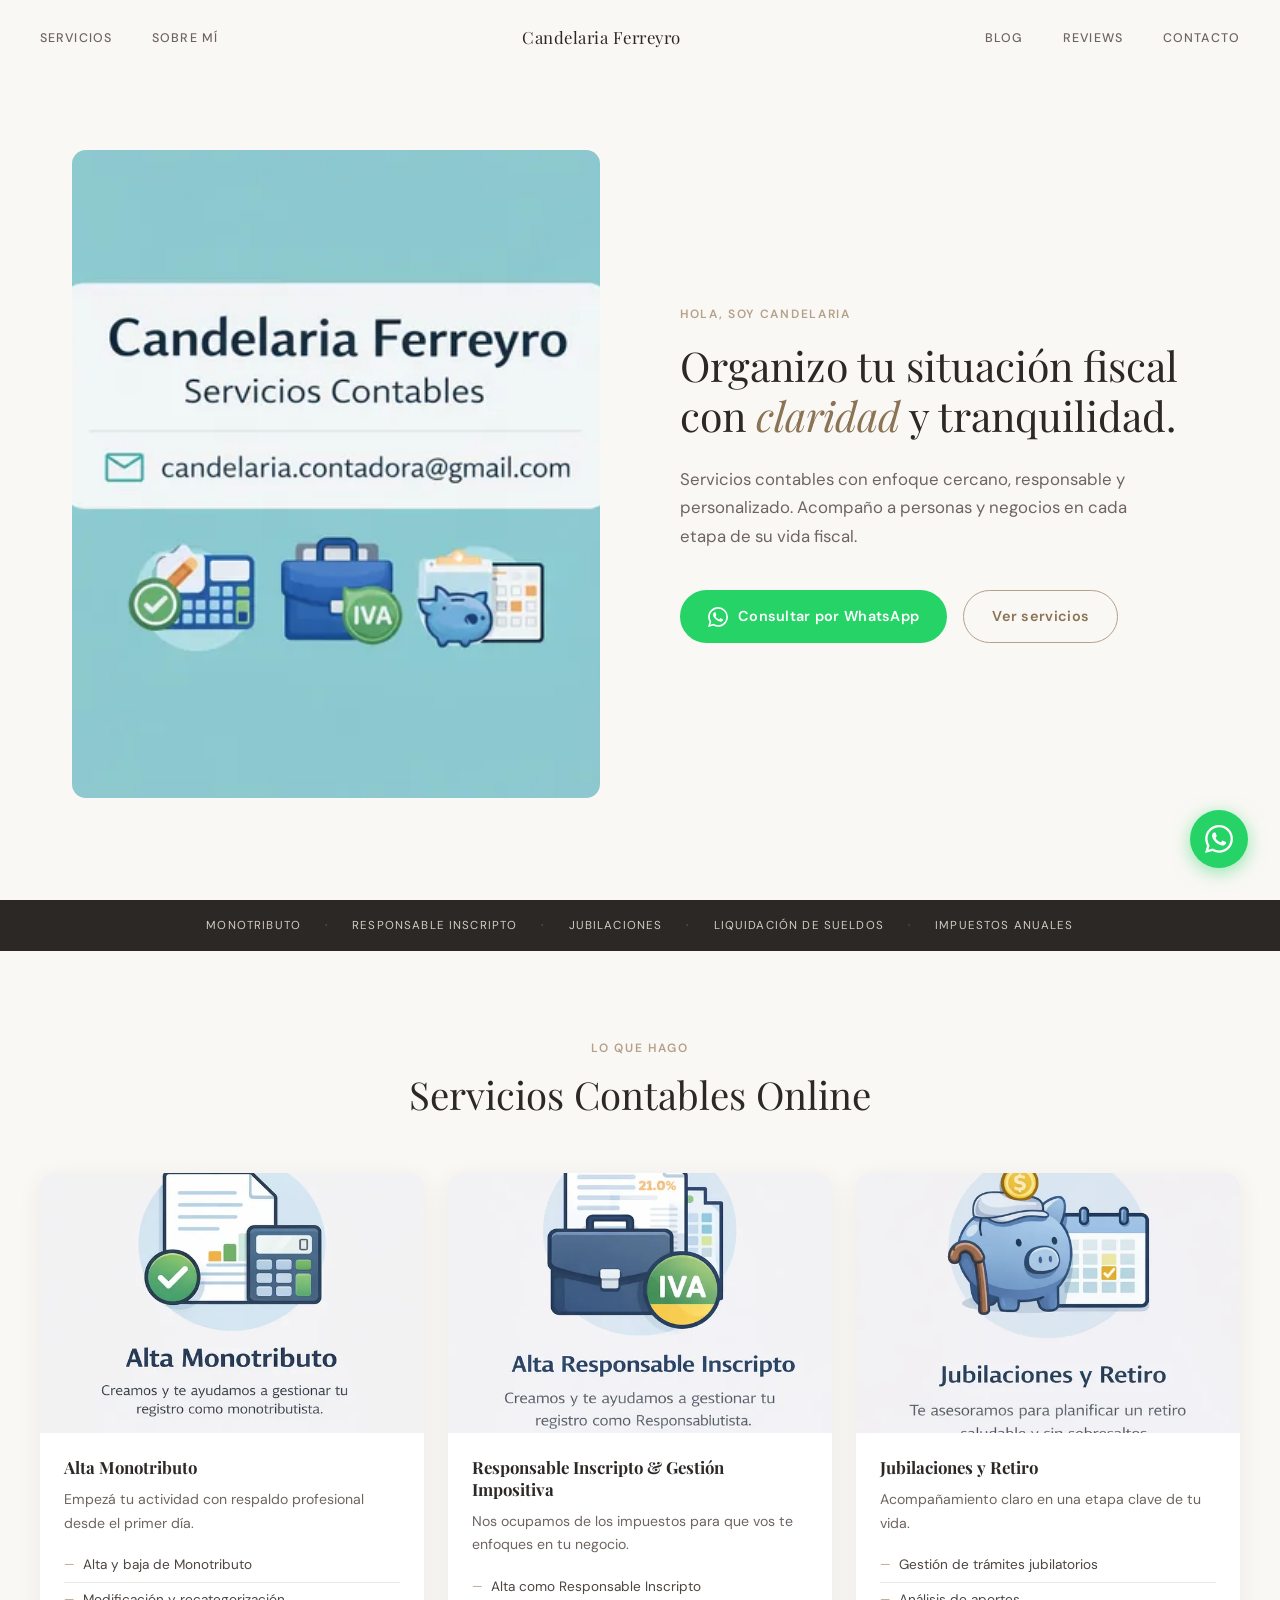
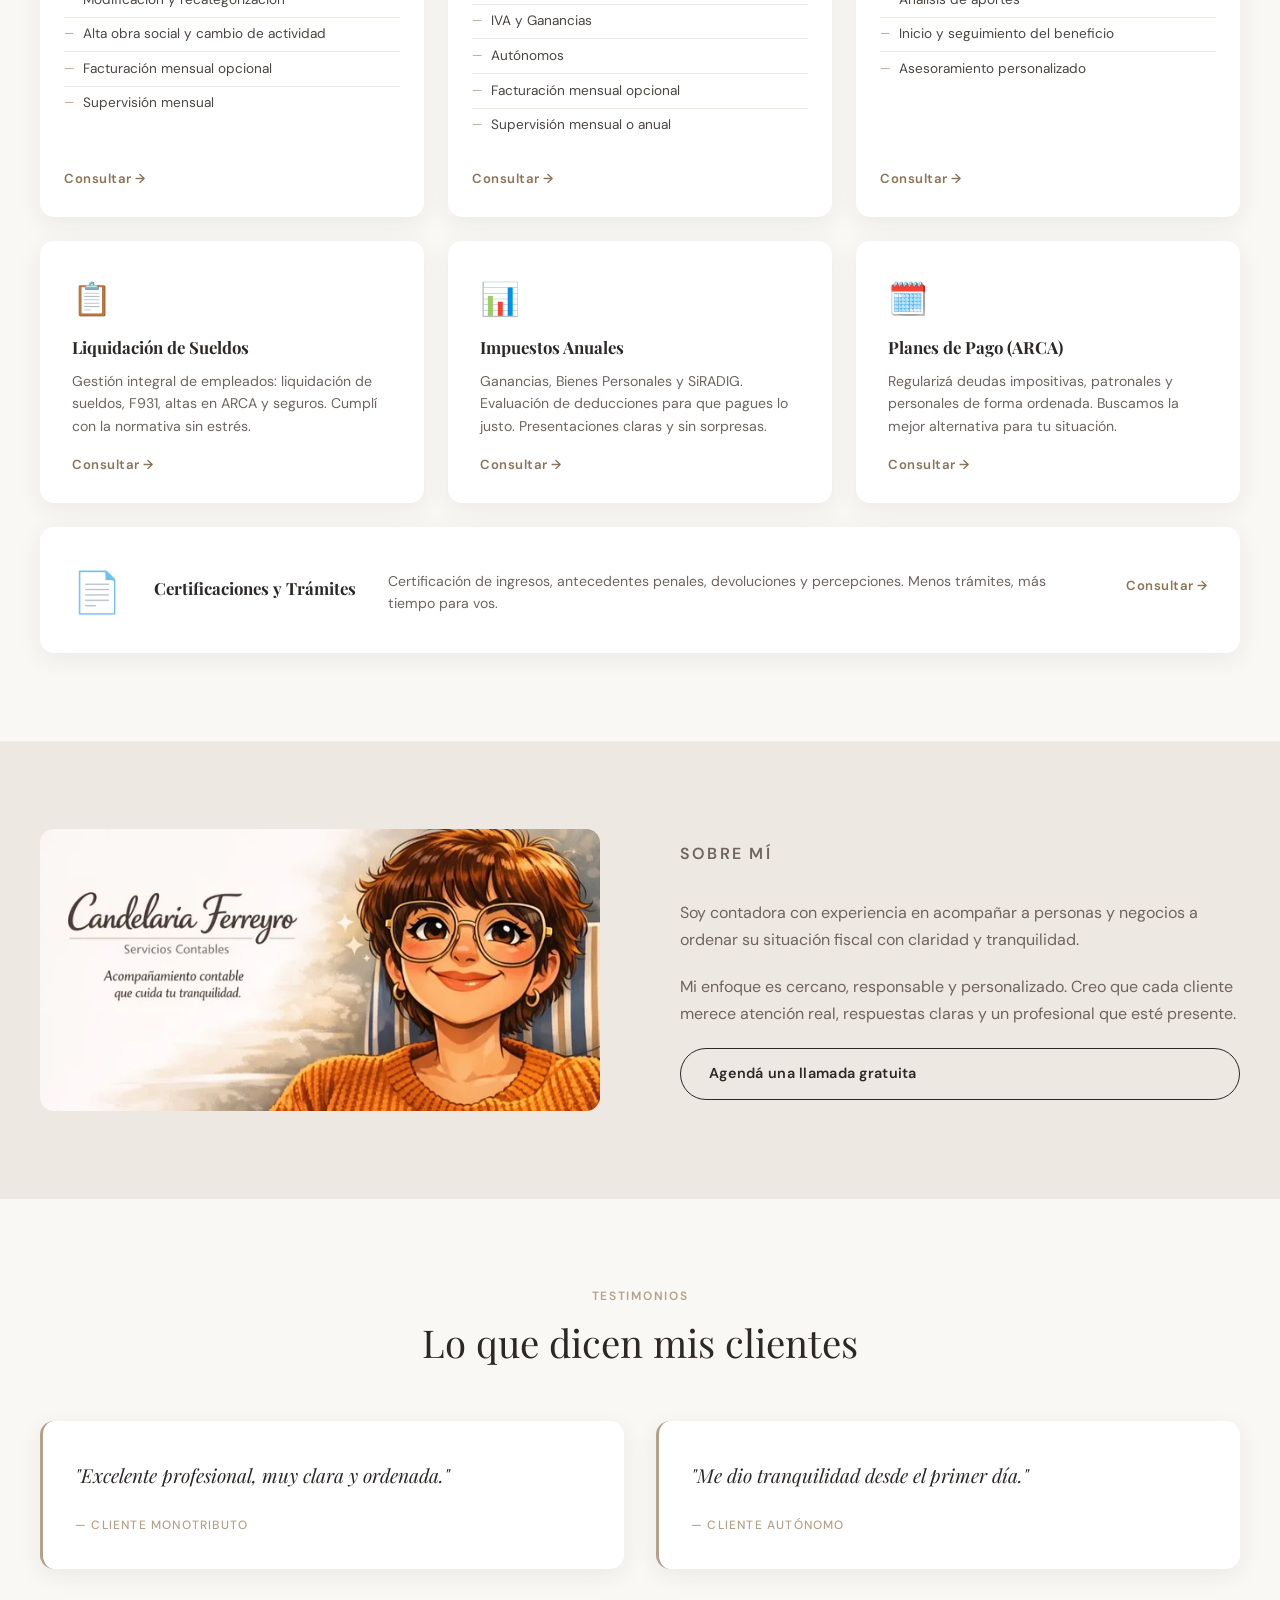
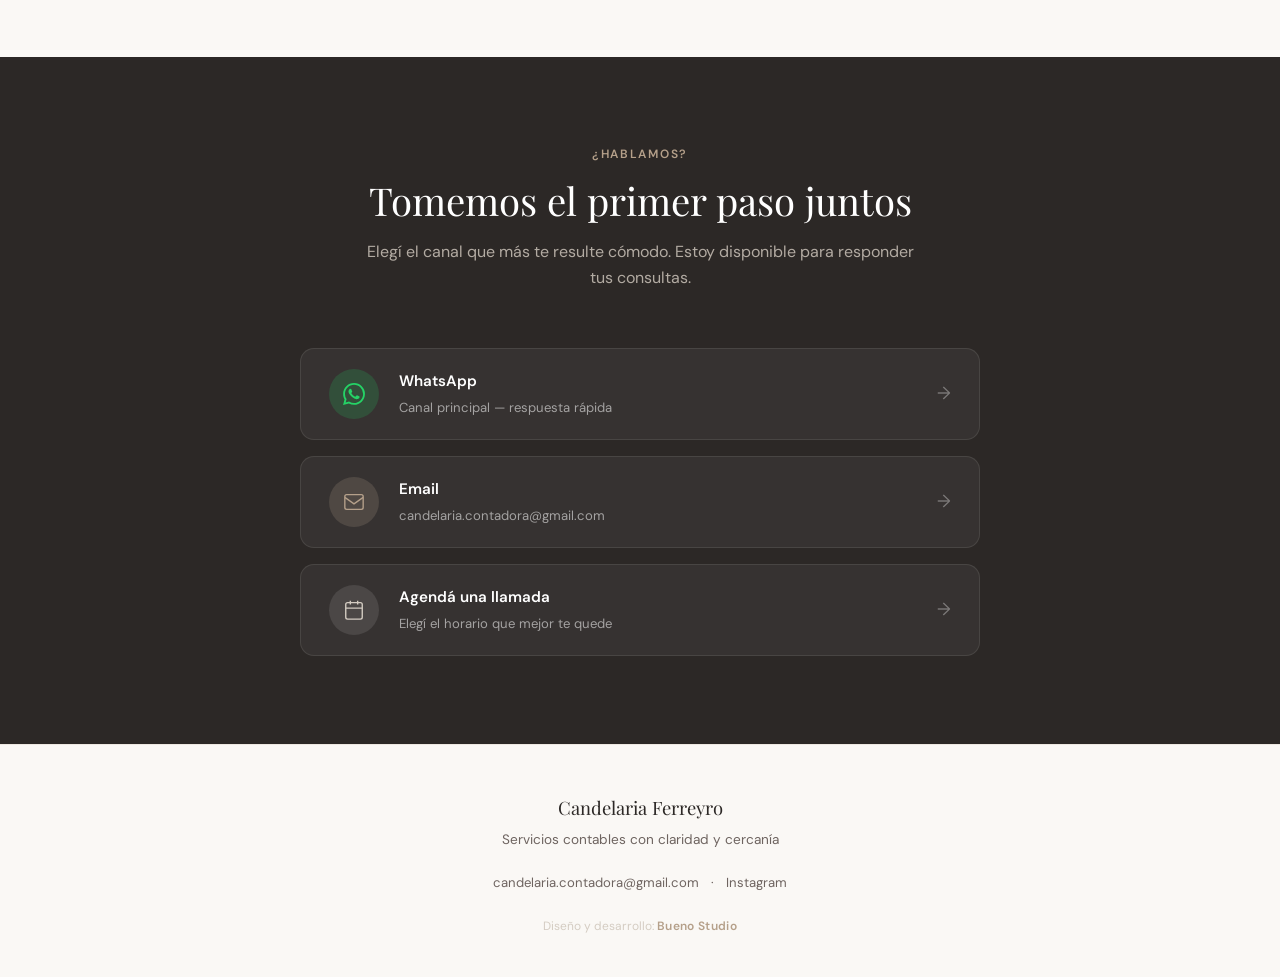
==== index.html @ 9ba8202f "Agregar tracking de eventos GA4 en botones de WhatsApp y Calendly" ====
<!doctype html>
<html lang="es">
  <head>
    <meta charset="UTF-8" />
    <meta name="viewport" content="width=device-width, initial-scale=1.0" />

    <!-- Google Search Console verification -->
    <meta
      name="google-site-verification"
      content="-LZSGMGju_t7y9ty6hSVzt4AU5adBOslgMa9LHtHwtk"
    />

    <!-- Google tag (gtag.js) - Google Analytics 4 -->
    <script
      async
      src="https://www.googletagmanager.com/gtag/js?id=G-F01WWEG9JT"
    ></script>
    <script>
      window.dataLayer = window.dataLayer || [];
      function gtag() {
        dataLayer.push(arguments);
      }
      gtag("js", new Date());
      gtag("config", "G-F01WWEG9JT");
    </script>

    <!-- SEO -->
    <title>Candelaria Ferreyro | Contadora Pública Online · Monotributo, ARCA y más · Argentina</title>
    <meta
      name="description"
      content="Contadora pública online para toda Argentina. Alta de Monotributo, Responsable Inscripto, Jubilaciones y gestiones ante ARCA. Atención personalizada y remota. Consultá sin cargo."
    />
    <meta
      property="og:title"
      content="Candelaria Ferreyro | Contadora Pública Online · Argentina"
    />
    <meta
      property="og:description"
      content="Monotributo, Responsable Inscripto, Jubilaciones y gestiones ante ARCA. Atención remota y personalizada para toda Argentina."
    />
    <meta
      property="og:image"
      content="img/optimized/candelaria-hero-1024.webp"
    />
    <meta property="og:type" content="website" />

    <!-- Fonts -->
    <link rel="preconnect" href="https://fonts.googleapis.com" />
    <link rel="preconnect" href="https://fonts.gstatic.com" crossorigin />
    <link
      href="https://fonts.googleapis.com/css2?family=Playfair+Display:ital,wght@0,400;0,700;1,400&family=DM+Sans:wght@300;400;500;600&display=swap"
      rel="stylesheet"
    />

    <!-- Calendly -->
    <link
      href="https://assets.calendly.com/assets/external/widget.css"
      rel="stylesheet"
    />

    <link rel="icon" type="image/png" href="favicon.png" />
    <link rel="stylesheet" href="styles.css" />

    <!-- Schema.org structured data -->
    <script type="application/ld+json">
      {
        "@context": "https://schema.org",
        "@type": "AccountingService",
        "name": "Candelaria Ferreyro | Contadora Pública",
        "image": "https://candelariacontadora.com/img/optimized/candelaria-hero-1024.webp",
        "url": "https://candelariacontadora.com",
        "email": "candelaria.contadora@gmail.com",
        "telephone": "+5491168771067",
        "description": "Servicios contables personalizados en Argentina: Monotributo, Responsable Inscripto, Jubilaciones, liquidación de sueldos, impuestos anuales y más. Atención remota a todo el país.",
        "areaServed": {
          "@type": "Country",
          "name": "Argentina"
        },
        "openingHoursSpecification": {
          "@type": "OpeningHoursSpecification",
          "dayOfWeek": [
            "Monday",
            "Tuesday",
            "Wednesday",
            "Thursday",
            "Friday"
          ],
          "opens": "09:00",
          "closes": "19:00"
        },
        "priceRange": "$$",
        "hasOfferCatalog": {
          "@type": "OfferCatalog",
          "name": "Servicios contables",
          "itemListElement": [
            {
              "@type": "Offer",
              "itemOffered": {
                "@type": "Service",
                "name": "Alta de Monotributo"
              }
            },
            {
              "@type": "Offer",
              "itemOffered": {
                "@type": "Service",
                "name": "Responsable Inscripto"
              }
            },
            {
              "@type": "Offer",
              "itemOffered": {
                "@type": "Service",
                "name": "Jubilaciones y Retiro"
              }
            },
            {
              "@type": "Offer",
              "itemOffered": {
                "@type": "Service",
                "name": "Liquidación de Sueldos"
              }
            },
            {
              "@type": "Offer",
              "itemOffered": {
                "@type": "Service",
                "name": "Impuestos Anuales"
              }
            },
            {
              "@type": "Offer",
              "itemOffered": {
                "@type": "Service",
                "name": "Planes de Pago ARCA"
              }
            },
            {
              "@type": "Offer",
              "itemOffered": {
                "@type": "Service",
                "name": "Certificaciones y Trámites"
              }
            }
          ]
        }
      }
    </script>
  </head>

  <body>
    <!-- NAV -->
    <nav class="nav" id="nav">
      <div class="nav-inner">
        <div class="nav-links nav-links--left">
          <a href="#servicios">Servicios</a>
          <a href="#sobre-mi">Sobre mí</a>
        </div>
        <a href="#inicio" class="nav-brand">Candelaria Ferreyro</a>
        <div class="nav-links nav-links--right">
          <a href="blog/que-necesita-tu-contador.html">Blog</a>
          <a href="#reviews">Reviews</a>
          <a href="#contacto">Contacto</a>
        </div>
      </div>
    </nav>

    <!-- HERO -->
    <section class="hero" id="inicio">
      <div class="hero-inner">
        <div class="hero-image">
          <img
            src="img/optimized/candelaria-about-1024.webp"
            srcset="
              img/optimized/candelaria-about-320.webp   320w,
              img/optimized/candelaria-about-640.webp   640w,
              img/optimized/candelaria-about-1024.webp 1024w
            "
            sizes="(max-width: 768px) 100vw, 50vw"
            alt="Candelaria Ferreyro - Contadora Pública"
            loading="eager"
            fetchpriority="high"
            width="1024"
            height="682"
          />
        </div>
        <div class="hero-content">
          <p class="eyebrow">Hola, soy Candelaria</p>
          <h1 class="hero-title">
            Organizo tu situación fiscal con <em>claridad</em> y tranquilidad.
          </h1>
          <p class="hero-body">
            Servicios contables con enfoque cercano, responsable y
            personalizado. Acompaño a personas y negocios en cada etapa de su
            vida fiscal.
          </p>
          <div class="hero-ctas">
            <a
              class="btn btn--wa"
              href="https://wa.me/5491168771067?text=Hola%20Candelaria%2C%20te%20contacto%20desde%20tu%20sitio%20web%20para%20consultar%20sobre%20tus%20servicios%20contables."
              target="_blank"
              rel="noopener"
              onclick="gtag('event', 'click_whatsapp', { section: 'hero' });"
            >
              <svg class="btn-icon" viewBox="0 0 24 24" fill="currentColor">
                <path
                  d="M17.472 14.382c-.297-.149-1.758-.867-2.03-.967-.273-.099-.471-.148-.67.15-.197.297-.767.966-.94 1.164-.173.199-.347.223-.644.075-.297-.15-1.255-.463-2.39-1.475-.883-.788-1.48-1.761-1.653-2.059-.173-.297-.018-.458.13-.606.134-.133.298-.347.446-.52.149-.174.198-.298.298-.497.099-.198.05-.371-.025-.52-.075-.149-.669-1.612-.916-2.207-.242-.579-.487-.5-.669-.51-.173-.008-.371-.01-.57-.01-.198 0-.52.074-.792.372-.272.297-1.04 1.016-1.04 2.479 0 1.462 1.065 2.875 1.213 3.074.149.198 2.096 3.2 5.077 4.487.709.306 1.262.489 1.694.625.712.227 1.36.195 1.871.118.571-.085 1.758-.719 2.006-1.413.248-.694.248-1.289.173-1.413-.074-.124-.272-.198-.57-.347m-5.421 7.403h-.004a9.87 9.87 0 01-5.031-1.378l-.361-.214-3.741.982.998-3.648-.235-.374a9.86 9.86 0 01-1.51-5.26c.001-5.45 4.436-9.884 9.888-9.884 2.64 0 5.122 1.03 6.988 2.898a9.825 9.825 0 012.893 6.994c-.003 5.45-4.437 9.884-9.885 9.884m8.413-18.297A11.815 11.815 0 0012.05 0C5.495 0 .16 5.335.157 11.892c0 2.096.547 4.142 1.588 5.945L.057 24l6.305-1.654a11.882 11.882 0 005.683 1.448h.005c6.554 0 11.89-5.335 11.893-11.893a11.821 11.821 0 00-3.48-8.413z"
                />
              </svg>
              Consultar por WhatsApp
            </a>
            <a class="btn btn--outline" href="#servicios">Ver servicios</a>
          </div>
        </div>
      </div>
    </section>

    <!-- TRUST BAR -->
    <div class="trust-bar" aria-hidden="true">
      <span>Monotributo</span>
      <span class="trust-dot">·</span>
      <span>Responsable Inscripto</span>
      <span class="trust-dot">·</span>
      <span>Jubilaciones</span>
      <span class="trust-dot">·</span>
      <span>Liquidación de Sueldos</span>
      <span class="trust-dot">·</span>
      <span>Impuestos Anuales</span>
    </div>

    <!-- SERVICIOS -->
    <section class="section services-section" id="servicios">
      <div class="section-wrap">
        <div class="section-header">
          <p class="eyebrow">Lo que hago</p>
          <h2 class="section-title">Servicios Contables Online</h2>
        </div>

        <div class="services-grid">
          <!-- Tarjeta con imagen -->
          <article class="service-card">
            <div class="card-img">
              <img
                src="img/optimized/servicio-monotributo-640.webp"
                srcset="
                  img/optimized/servicio-monotributo-320.webp 320w,
                  img/optimized/servicio-monotributo-640.webp 640w
                "
                sizes="(max-width: 640px) 100vw, 33vw"
                alt="Alta Monotributo"
                loading="lazy"
                width="640"
                height="820"
              />
            </div>
            <div class="card-body">
              <h3>Alta Monotributo</h3>
              <p>
                Empezá tu actividad con respaldo profesional desde el primer
                día.
              </p>
              <ul>
                <li>Alta y baja de Monotributo</li>
                <li>Modificación y recategorización</li>
                <li>Alta obra social y cambio de actividad</li>
                <li>Facturación mensual opcional</li>
                <li>Supervisión mensual</li>
              </ul>
              <a
                class="card-cta"
                href="https://wa.me/5491168771067?text=Hola%20Candelaria%2C%20quisiera%20consultar%20sobre%20Alta%20de%20Monotributo.%20Gracias!"
                onclick="gtag('event', 'click_whatsapp', { section: 'servicios', service: 'alta_monotributo' });"
                target="_blank"
                rel="noopener"
              >
                Consultar →
              </a>
            </div>
          </article>

          <article class="service-card">
            <div class="card-img">
              <img
                src="img/optimized/servicio-responsable-inscripto-640.webp"
                srcset="
                  img/optimized/servicio-responsable-inscripto-320.webp 320w,
                  img/optimized/servicio-responsable-inscripto-640.webp 640w
                "
                sizes="(max-width: 640px) 100vw, 33vw"
                alt="Responsable Inscripto"
                loading="lazy"
                width="640"
                height="820"
              />
            </div>
            <div class="card-body">
              <h3>Responsable Inscripto & Gestión Impositiva</h3>
              <p>
                Nos ocupamos de los impuestos para que vos te enfoques en tu
                negocio.
              </p>
              <ul>
                <li>Alta como Responsable Inscripto</li>
                <li>IVA y Ganancias</li>
                <li>Autónomos</li>
                <li>Facturación mensual opcional</li>
                <li>Supervisión mensual o anual</li>
              </ul>
              <a
                class="card-cta"
                href="https://wa.me/5491168771067?text=Hola%20Candelaria%2C%20quisiera%20consultar%20sobre%20Responsable%20Inscripto.%20Gracias!"
                onclick="gtag('event', 'click_whatsapp', { section: 'servicios', service: 'responsable_inscripto' });"
                target="_blank"
                rel="noopener"
              >
                Consultar →
              </a>
            </div>
          </article>

          <article class="service-card">
            <div class="card-img">
              <img
                src="img/optimized/servicio-jubilaciones-640.webp"
                srcset="
                  img/optimized/servicio-jubilaciones-320.webp 320w,
                  img/optimized/servicio-jubilaciones-640.webp 640w
                "
                sizes="(max-width: 640px) 100vw, 33vw"
                alt="Jubilaciones y Retiro"
                loading="lazy"
                width="640"
                height="822"
              />
            </div>
            <div class="card-body">
              <h3>Jubilaciones y Retiro</h3>
              <p>Acompañamiento claro en una etapa clave de tu vida.</p>
              <ul>
                <li>Gestión de trámites jubilatorios</li>
                <li>Análisis de aportes</li>
                <li>Inicio y seguimiento del beneficio</li>
                <li>Asesoramiento personalizado</li>
              </ul>
              <a
                class="card-cta"
                href="https://wa.me/5491168771067?text=Hola%20Candelaria%2C%20quisiera%20consultar%20sobre%20Jubilaciones%20y%20Retiro.%20Gracias!"
                onclick="gtag('event', 'click_whatsapp', { section: 'servicios', service: 'jubilaciones' });"
                target="_blank"
                rel="noopener"
              >
                Consultar →
              </a>
            </div>
          </article>

          <!-- Tarjetas planas -->
          <article class="service-card service-card--flat">
            <span class="card-icon" aria-hidden="true">📋</span>
            <h3>Liquidación de Sueldos</h3>
            <p>
              Gestión integral de empleados: liquidación de sueldos, F931, altas
              en ARCA y seguros. Cumplí con la normativa sin estrés.
            </p>
            <a
              class="card-cta"
              href="https://wa.me/5491168771067?text=Hola%20Candelaria%2C%20quisiera%20consultar%20sobre%20Liquidaci%C3%B3n%20de%20Sueldos.%20Gracias!"
              onclick="gtag('event', 'click_whatsapp', { section: 'servicios', service: 'liquidacion_sueldos' });"
              target="_blank"
              rel="noopener"
            >
              Consultar →
            </a>
          </article>

          <article class="service-card service-card--flat">
            <span class="card-icon" aria-hidden="true">📊</span>
            <h3>Impuestos Anuales</h3>
            <p>
              Ganancias, Bienes Personales y SiRADIG. Evaluación de deducciones
              para que pagues lo justo. Presentaciones claras y sin sorpresas.
            </p>
            <a
              class="card-cta"
              href="https://wa.me/5491168771067?text=Hola%20Candelaria%2C%20quisiera%20consultar%20sobre%20Impuestos%20Anuales.%20Gracias!"
              onclick="gtag('event', 'click_whatsapp', { section: 'servicios', service: 'impuestos_anuales' });"
              target="_blank"
              rel="noopener"
            >
              Consultar →
            </a>
          </article>

          <article class="service-card service-card--flat">
            <span class="card-icon" aria-hidden="true">🗓️</span>
            <h3>Planes de Pago (ARCA)</h3>
            <p>
              Regularizá deudas impositivas, patronales y personales de forma
              ordenada. Buscamos la mejor alternativa para tu situación.
            </p>
            <a
              class="card-cta"
              href="https://wa.me/5491168771067?text=Hola%20Candelaria%2C%20quisiera%20consultar%20sobre%20Planes%20de%20Pago%20ARCA.%20Gracias!"
              onclick="gtag('event', 'click_whatsapp', { section: 'servicios', service: 'planes_pago_arca' });"
              target="_blank"
              rel="noopener"
            >
              Consultar →
            </a>
          </article>

          <article class="service-card service-card--flat service-card--wide">
            <span class="card-icon" aria-hidden="true">📄</span>
            <h3>Certificaciones y Trámites</h3>
            <p>
              Certificación de ingresos, antecedentes penales, devoluciones y
              percepciones. Menos trámites, más tiempo para vos.
            </p>
            <a
              class="card-cta"
              href="https://wa.me/5491168771067?text=Hola%20Candelaria%2C%20quisiera%20consultar%20sobre%20Certificaciones%20y%20Tr%C3%A1mites.%20Gracias!"
              onclick="gtag('event', 'click_whatsapp', { section: 'servicios', service: 'certificaciones' });"
              target="_blank"
              rel="noopener"
            >
              Consultar →
            </a>
          </article>
        </div>
      </div>
    </section>

    <!-- SOBRE MÍ -->
    <section class="section about-section" id="sobre-mi">
      <div class="about-inner">
        <div class="about-image">
          <img
            src="img/optimized/candelaria-hero-1024.webp"
            srcset="
              img/optimized/candelaria-hero-320.webp   320w,
              img/optimized/candelaria-hero-640.webp   640w,
              img/optimized/candelaria-hero-1024.webp 1024w
            "
            sizes="(max-width: 768px) 100vw, 45vw"
            alt="Candelaria Ferreyro trabajando"
            loading="lazy"
            width="1024"
            height="515"
          />
        </div>
        <div class="about-content">
          <p class="eyebrow">Sobre mí</p>

          <p>
            Soy contadora con experiencia en acompañar a personas y negocios a
            ordenar su situación fiscal con claridad y tranquilidad.
          </p>
          <p>
            Mi enfoque es cercano, responsable y personalizado. Creo que cada
            cliente merece atención real, respuestas claras y un profesional que
            esté presente.
          </p>
          <a
            class="btn btn--outline-dark"
            href=""
            onclick="
              gtag('event', 'click_calendly', { section: 'sobre_mi' });
              Calendly.initPopupWidget({
                url: 'https://calendly.com/candelaria-contadora/30min',
              });
              return false;
            "
          >
            Agendá una llamada gratuita
          </a>
        </div>
      </div>
    </section>

    <!-- REVIEWS -->
    <section class="section reviews-section" id="reviews">
      <div class="section-wrap">
        <div class="section-header">
          <p class="eyebrow">Testimonios</p>
          <h2 class="section-title">Lo que dicen mis clientes</h2>
        </div>
        <div class="reviews-grid">
          <blockquote class="review">
            <p>"Excelente profesional, muy clara y ordenada."</p>
            <cite>— Cliente Monotributo</cite>
          </blockquote>
          <blockquote class="review">
            <p>"Me dio tranquilidad desde el primer día."</p>
            <cite>— Cliente Autónomo</cite>
          </blockquote>
        </div>
      </div>
    </section>

    <!-- CONTACTO -->
    <section class="section contact-section" id="contacto">
      <div class="section-header">
        <p class="eyebrow">¿Hablamos?</p>
        <h2 class="section-title">Tomemos el primer paso juntos</h2>
        <p class="section-subtitle">
          Elegí el canal que más te resulte cómodo. Estoy disponible para
          responder tus consultas.
        </p>
      </div>

      <div class="contact-channels">
        <a
          class="channel channel--wa"
          href="https://wa.me/5491168771067?text=Hola%20Candelaria%2C%20te%20contacto%20desde%20tu%20sitio%20web%20para%20consultar%20sobre%20tus%20servicios%20contables."
          target="_blank"
          rel="noopener"
          onclick="gtag('event', 'click_whatsapp', { section: 'contacto' });"
        >
          <div class="channel-icon">
            <svg viewBox="0 0 24 24" fill="currentColor" aria-hidden="true">
              <path
                d="M17.472 14.382c-.297-.149-1.758-.867-2.03-.967-.273-.099-.471-.148-.67.15-.197.297-.767.966-.94 1.164-.173.199-.347.223-.644.075-.297-.15-1.255-.463-2.39-1.475-.883-.788-1.48-1.761-1.653-2.059-.173-.297-.018-.458.13-.606.134-.133.298-.347.446-.52.149-.174.198-.298.298-.497.099-.198.05-.371-.025-.52-.075-.149-.669-1.612-.916-2.207-.242-.579-.487-.5-.669-.51-.173-.008-.371-.01-.57-.01-.198 0-.52.074-.792.372-.272.297-1.04 1.016-1.04 2.479 0 1.462 1.065 2.875 1.213 3.074.149.198 2.096 3.2 5.077 4.487.709.306 1.262.489 1.694.625.712.227 1.36.195 1.871.118.571-.085 1.758-.719 2.006-1.413.248-.694.248-1.289.173-1.413-.074-.124-.272-.198-.57-.347m-5.421 7.403h-.004a9.87 9.87 0 01-5.031-1.378l-.361-.214-3.741.982.998-3.648-.235-.374a9.86 9.86 0 01-1.51-5.26c.001-5.45 4.436-9.884 9.888-9.884 2.64 0 5.122 1.03 6.988 2.898a9.825 9.825 0 012.893 6.994c-.003 5.45-4.437 9.884-9.885 9.884m8.413-18.297A11.815 11.815 0 0012.05 0C5.495 0 .16 5.335.157 11.892c0 2.096.547 4.142 1.588 5.945L.057 24l6.305-1.654a11.882 11.882 0 005.683 1.448h.005c6.554 0 11.89-5.335 11.893-11.893a11.821 11.821 0 00-3.48-8.413z"
              />
            </svg>
          </div>
          <div class="channel-text">
            <strong>WhatsApp</strong>
            <span>Canal principal — respuesta rápida</span>
          </div>
          <span class="channel-arrow" aria-hidden="true">→</span>
        </a>

        <a
          class="channel channel--email"
          href="mailto:candelaria.contadora@gmail.com"
        >
          <div class="channel-icon">
            <svg
              viewBox="0 0 24 24"
              fill="none"
              stroke="currentColor"
              stroke-width="1.5"
              aria-hidden="true"
            >
              <rect x="2" y="4" width="20" height="16" rx="2" />
              <path d="m2 7 10 7 10-7" />
            </svg>
          </div>
          <div class="channel-text">
            <strong>Email</strong>
            <span>candelaria.contadora@gmail.com</span>
          </div>
          <span class="channel-arrow" aria-hidden="true">→</span>
        </a>

        <!-- Calendly popup — reemplazá TU_USUARIO_CALENDLY con tu link real -->
        <a
          class="channel channel--calendly"
          href=""
          onclick="
            gtag('event', 'click_calendly', { section: 'contacto' });
            Calendly.initPopupWidget({
              url: 'https://calendly.com/candelaria-contadora/30min',
            });
            return false;
          "
        >
          <div class="channel-icon">
            <svg
              viewBox="0 0 24 24"
              fill="none"
              stroke="currentColor"
              stroke-width="1.5"
              aria-hidden="true"
            >
              <rect x="3" y="4" width="18" height="18" rx="2" />
              <path d="M16 2v4M8 2v4M3 10h18" />
              <path d="M8 14h.01M12 14h.01M16 14h.01M8 18h.01M12 18h.01" />
            </svg>
          </div>
          <div class="channel-text">
            <strong>Agendá una llamada</strong>
            <span>Elegí el horario que mejor te quede</span>
          </div>
          <span class="channel-arrow" aria-hidden="true">→</span>
        </a>
      </div>
    </section>

    <!-- BOTÓN FLOTANTE WHATSAPP -->
    <a
      class="fab-wa"
      href="https://wa.me/5491168771067?text=Hola%20Candelaria%2C%20te%20contacto%20desde%20tu%20sitio%20web%20para%20consultar%20sobre%20tus%20servicios%20contables."
      target="_blank"
      rel="noopener"
      aria-label="Contactar por WhatsApp"
      onclick="gtag('event', 'click_whatsapp', { section: 'floating_button' });"
    >
      <svg viewBox="0 0 24 24" fill="currentColor" aria-hidden="true">
        <path
          d="M17.472 14.382c-.297-.149-1.758-.867-2.03-.967-.273-.099-.471-.148-.67.15-.197.297-.767.966-.94 1.164-.173.199-.347.223-.644.075-.297-.15-1.255-.463-2.39-1.475-.883-.788-1.48-1.761-1.653-2.059-.173-.297-.018-.458.13-.606.134-.133.298-.347.446-.52.149-.174.198-.298.298-.497.099-.198.05-.371-.025-.52-.075-.149-.669-1.612-.916-2.207-.242-.579-.487-.5-.669-.51-.173-.008-.371-.01-.57-.01-.198 0-.52.074-.792.372-.272.297-1.04 1.016-1.04 2.479 0 1.462 1.065 2.875 1.213 3.074.149.198 2.096 3.2 5.077 4.487.709.306 1.262.489 1.694.625.712.227 1.36.195 1.871.118.571-.085 1.758-.719 2.006-1.413.248-.694.248-1.289.173-1.413-.074-.124-.272-.198-.57-.347m-5.421 7.403h-.004a9.87 9.87 0 01-5.031-1.378l-.361-.214-3.741.982.998-3.648-.235-.374a9.86 9.86 0 01-1.51-5.26c.001-5.45 4.436-9.884 9.888-9.884 2.64 0 5.122 1.03 6.988 2.898a9.825 9.825 0 012.893 6.994c-.003 5.45-4.437 9.884-9.885 9.884m8.413-18.297A11.815 11.815 0 0012.05 0C5.495 0 .16 5.335.157 11.892c0 2.096.547 4.142 1.588 5.945L.057 24l6.305-1.654a11.882 11.882 0 005.683 1.448h.005c6.554 0 11.89-5.335 11.893-11.893a11.821 11.821 0 00-3.48-8.413z"
        />
      </svg>
    </a>

    <!-- FOOTER -->
    <footer class="footer">
      <div class="footer-inner">
        <p class="footer-brand">Candelaria Ferreyro</p>
        <p class="footer-tagline">
          Servicios contables con claridad y cercanía
        </p>
        <div class="footer-links">
          <a href="mailto:candelaria.contadora@gmail.com"
            >candelaria.contadora@gmail.com</a
          >
          <span aria-hidden="true">·</span>
          <a
            href="https://instagram.com/TU_USUARIO_IG"
            target="_blank"
            rel="noopener"
            >Instagram</a
          >
        </div>
        <p class="footer-credit">
          Diseño y desarrollo:
          <a
            href="https://bueno-studio.netlify.app/"
            target="_blank"
            rel="noopener"
            class="footer-studio-link"
            aria-label="Bueno Studio — portfolio"
            >Bueno Studio</a
          >
        </p>
      </div>
    </footer>

    <!-- Calendly Widget JS -->
    <script
      src="https://assets.calendly.com/assets/external/widget.js"
      type="text/javascript"
      async
    ></script>

    <script>
      // Nav shrink on scroll
      const nav = document.getElementById("nav");
      window.addEventListener("scroll", () => {
        nav.classList.toggle("nav--scrolled", window.scrollY > 60);
      });
    </script>
  </body>
</html>
---- styles.css ----
/* ================================
   DESIGN TOKENS
================================ */
:root {
  --cream: #faf8f5;
  --beige: #ede8e1;
  --sand: #b5a08a;
  --sand-dark: #8b7355;
  --dark: #2c2826;
  --muted: #6e6460;
  --light: #d4ccc2;
  --white: #ffffff;
  --wa: #25d366;
  --wa-dark: #1da851;

  --font-serif: "Playfair Display", Georgia, serif;
  --font-sans: "DM Sans", system-ui, -apple-system, sans-serif;

  --radius: 14px;
  --shadow: 0 6px 24px rgba(44, 40, 38, 0.07);
  --shadow-hover: 0 14px 40px rgba(44, 40, 38, 0.13);

  --max-w: 1200px;
  --section-py: 5.5rem;
}

/* ================================
   RESET
================================ */
*,
*::before,
*::after {
  box-sizing: border-box;
  margin: 0;
  padding: 0;
}

html {
  scroll-behavior: smooth;
}

body {
  font-family: var(--font-sans);
  background-color: var(--cream);
  color: var(--dark);
  line-height: 1.65;
  -webkit-font-smoothing: antialiased;
}

img {
  display: block;
  max-width: 100%;
  height: auto;
}

a {
  color: inherit;
  text-decoration: none;
}

/* ================================
   SHARED UTILITIES
================================ */
.section-wrap {
  max-width: var(--max-w);
  margin: 0 auto;
}

.eyebrow {
  font-size: 0.75rem;
  font-weight: 600;
  letter-spacing: 0.14em;
  text-transform: uppercase;
  color: var(--sand);
  margin-bottom: 0.75rem;
}

.section-header {
  text-align: center;
  margin-bottom: 3.5rem;
}

.section-title {
  font-family: var(--font-serif);
  font-size: clamp(1.9rem, 3vw, 2.6rem);
  font-weight: 400;
  color: var(--dark);
  line-height: 1.2;
}

.section-subtitle {
  margin-top: 1rem;
  color: var(--muted);
  font-size: 1rem;
  max-width: 52ch;
  margin-left: auto;
  margin-right: auto;
}

/* ================================
   BUTTONS
================================ */
.btn {
  display: inline-flex;
  align-items: center;
  gap: 10px;
  padding: 0.85rem 1.75rem;
  border-radius: 50px;
  font-size: 0.9rem;
  font-weight: 600;
  letter-spacing: 0.02em;
  transition: all 0.22s ease;
  cursor: pointer;
  white-space: nowrap;
}

.btn-icon {
  width: 20px;
  height: 20px;
  flex-shrink: 0;
}

.btn--wa {
  background-color: var(--wa);
  color: #fff;
}
.btn--wa:hover {
  background-color: var(--wa-dark);
  transform: translateY(-2px);
  box-shadow: 0 8px 22px rgba(37, 211, 102, 0.35);
}

.btn--outline {
  border: 1.5px solid var(--sand);
  color: var(--sand-dark);
  background: transparent;
}
.btn--outline:hover {
  background-color: var(--sand);
  color: var(--white);
  transform: translateY(-2px);
}

.btn--outline-dark {
  border: 1.5px solid var(--dark);
  color: var(--dark);
  background: transparent;
}
.btn--outline-dark:hover {
  background-color: var(--dark);
  color: var(--cream);
  transform: translateY(-2px);
}

/* ================================
   NAV
================================ */
.nav {
  position: fixed;
  top: 0;
  left: 0;
  right: 0;
  z-index: 100;
  padding: 1.5rem 2rem;
  transition: background 0.3s ease, padding 0.3s ease, box-shadow 0.3s ease;
}

.nav--scrolled {
  background: rgba(250, 248, 245, 0.94);
  backdrop-filter: blur(10px);
  -webkit-backdrop-filter: blur(10px);
  padding: 1rem 2rem;
  box-shadow: 0 1px 0 rgba(44, 40, 38, 0.08);
}

.nav-inner {
  max-width: var(--max-w);
  margin: 0 auto;
  display: flex;
  align-items: center;
  justify-content: space-between;
  gap: 2rem;
}

.nav-links {
  display: flex;
  gap: 2.5rem;
  font-size: 0.78rem;
  font-weight: 500;
  letter-spacing: 0.09em;
  text-transform: uppercase;
  color: var(--muted);
}

.nav-links a {
  transition: color 0.2s;
}
.nav-links a:hover {
  color: var(--dark);
}

.nav-brand {
  font-family: var(--font-serif);
  font-size: 1.05rem;
  font-weight: 400;
  letter-spacing: 0.03em;
  color: var(--dark);
  white-space: nowrap;
  flex-shrink: 0;
}

/* ================================
   HERO
================================ */
.hero {
  min-height: 100vh;
  display: flex;
  align-items: center;
  background-color: var(--cream);
}

.hero-inner {
  max-width: var(--max-w);
  margin: 0 auto;
  padding: 7rem 2rem 4rem;
  display: grid;
  grid-template-columns: 1fr 1fr;
  gap: 5rem;
  align-items: center;
}

.hero-image {
  position: relative;
}

.hero-image img {
  width: 100%;
  height: 72vh;
  object-fit: cover;
  border-radius: var(--radius);
}

/* Editorial decorative frame */
.hero-image::before {
  content: "";
  position: absolute;
  inset: -1.5rem 1.5rem 1.5rem -1.5rem;
  border: 1px solid var(--light);
  border-radius: var(--radius);
  z-index: -1;
  pointer-events: none;
}

.hero-content {
  display: flex;
  flex-direction: column;
  gap: 0;
}

.hero-content .eyebrow {
  margin-bottom: 1rem;
}

.hero-title {
  font-family: var(--font-serif);
  font-size: clamp(2rem, 3.2vw, 3rem);
  font-weight: 400;
  line-height: 1.22;
  color: var(--dark);
  margin-bottom: 1.5rem;
}

.hero-title em {
  font-style: italic;
  color: var(--sand-dark);
}

.hero-body {
  font-size: 1.05rem;
  color: var(--muted);
  margin-bottom: 2.5rem;
  max-width: 38ch;
  line-height: 1.7;
}

.hero-ctas {
  display: flex;
  flex-wrap: wrap;
  gap: 1rem;
}

/* ================================
   TRUST BAR
================================ */
.trust-bar {
  background-color: var(--dark);
  color: var(--light);
  padding: 1rem 2rem;
  display: flex;
  justify-content: center;
  align-items: center;
  flex-wrap: wrap;
  gap: 0.6rem 1.5rem;
  font-size: 0.72rem;
  letter-spacing: 0.1em;
  text-transform: uppercase;
}

.trust-dot {
  color: var(--sand);
  opacity: 0.6;
}

/* ================================
   SERVICES SECTION
================================ */
.services-section {
  padding: var(--section-py) 2rem;
}

.services-grid {
  display: grid;
  grid-template-columns: repeat(3, 1fr);
  gap: 1.5rem;
}

/* Cards with image */
.service-card {
  background: var(--white);
  border-radius: var(--radius);
  overflow: hidden;
  box-shadow: var(--shadow);
  transition: transform 0.25s ease, box-shadow 0.25s ease;
  display: flex;
  flex-direction: column;
}

.service-card:hover {
  transform: translateY(-5px);
  box-shadow: var(--shadow-hover);
}

.card-img {
  aspect-ratio: 3 / 4;
  overflow: hidden;
  max-height: 260px;
}

.card-img img {
  width: 100%;
  height: 100%;
  object-fit: cover;
  transition: transform 0.45s ease;
}

.service-card:hover .card-img img {
  transform: scale(1.05);
}

.card-body {
  padding: 1.5rem 1.5rem 1.75rem;
  display: flex;
  flex-direction: column;
  flex: 1;
  gap: 0.6rem;
}

.card-body h3 {
  font-family: var(--font-serif);
  font-size: 1.05rem;
  font-weight: 700;
  color: var(--dark);
  line-height: 1.3;
}

.card-body > p {
  font-size: 0.88rem;
  color: var(--muted);
}

.card-body ul {
  list-style: none;
  flex: 1;
  margin-top: 0.25rem;
}

.card-body ul li {
  font-size: 0.85rem;
  color: #4b4541;
  padding: 0.35rem 0 0.35rem 1.2rem;
  position: relative;
  border-bottom: 1px solid var(--beige);
}

.card-body ul li:last-child {
  border-bottom: none;
}

.card-body ul li::before {
  content: "—";
  position: absolute;
  left: 0;
  color: var(--sand);
  font-size: 0.75rem;
  line-height: 1.8;
}

.card-cta {
  margin-top: 1rem;
  font-size: 0.82rem;
  font-weight: 600;
  color: var(--sand-dark);
  letter-spacing: 0.04em;
  transition: color 0.2s, letter-spacing 0.2s;
  align-self: flex-start;
}

.card-cta:hover {
  color: var(--dark);
  letter-spacing: 0.09em;
}

/* Flat service cards (no image) */
.service-card--flat {
  padding: 2rem 2rem 1.75rem;
}

.card-icon {
  font-size: 2rem;
  margin-bottom: 0.5rem;
  display: block;
}

.service-card--flat h3 {
  font-family: var(--font-serif);
  font-size: 1.05rem;
  font-weight: 700;
  color: var(--dark);
  margin-bottom: 0.5rem;
}

.service-card--flat > p {
  font-size: 0.88rem;
  color: var(--muted);
  flex: 1;
  line-height: 1.6;
}

/* Last flat card spans full width on a 3-col grid */
.service-card--wide {
  grid-column: 1 / -1;
  flex-direction: row;
  align-items: center;
  gap: 2rem;
}

.service-card--wide .card-icon {
  font-size: 2.5rem;
  margin-bottom: 0;
  flex-shrink: 0;
}

.service-card--wide h3 {
  margin-bottom: 0.4rem;
}

/* ================================
   ABOUT SECTION
================================ */
.about-section {
  background-color: var(--beige);
  padding: var(--section-py) 2rem;
}

.about-inner {
  max-width: var(--max-w);
  margin: 0 auto;
  display: grid;
  grid-template-columns: 1fr 1fr;
  gap: 5rem;
  align-items: center;
}

.about-image img {
  width: 100%;
  border-radius: var(--radius);
  object-fit: cover;
}

.about-content {
  display: flex;
  flex-direction: column;
  gap: 1.25rem;
}

.about-content h2 {
  font-family: var(--font-serif);
  font-size: clamp(2rem, 3vw, 2.8rem);
  font-weight: 400;
  line-height: 1.2;
}

.about-content h2 em {
  font-style: italic;
  color: var(--sand-dark);
}

.about-content p {
  color: var(--muted);
  font-size: 1rem;
  line-height: 1.7;
}

/* ================================
   REVIEWS SECTION
================================ */
.reviews-section {
  padding: var(--section-py) 2rem;
}

.reviews-grid {
  display: grid;
  grid-template-columns: repeat(2, 1fr);
  gap: 2rem;
}

.review {
  background: var(--white);
  border-radius: var(--radius);
  padding: 2.5rem 2rem 2rem;
  border-left: 3px solid var(--sand);
  box-shadow: var(--shadow);
}

.review p {
  font-family: var(--font-serif);
  font-style: italic;
  font-size: 1.2rem;
  color: var(--dark);
  margin-bottom: 1.25rem;
  line-height: 1.55;
}

.review cite {
  font-size: 0.75rem;
  font-style: normal;
  letter-spacing: 0.1em;
  text-transform: uppercase;
  color: var(--sand);
  font-weight: 500;
}

/* ================================
   CONTACT SECTION
================================ */
.contact-section {
  background-color: var(--dark);
  padding: var(--section-py) 2rem;
}

.contact-section .eyebrow {
  color: var(--sand);
}

.contact-section .section-title {
  color: var(--white);
}

.contact-section .section-subtitle {
  color: rgba(212, 204, 194, 0.8);
}

.contact-channels {
  max-width: 680px;
  margin: 0 auto;
  display: flex;
  flex-direction: column;
  gap: 1rem;
}

.channel {
  display: flex;
  align-items: center;
  gap: 1.25rem;
  padding: 1.25rem 1.75rem;
  border-radius: var(--radius);
  background: rgba(255, 255, 255, 0.05);
  border: 1px solid rgba(255, 255, 255, 0.09);
  color: var(--white);
  cursor: pointer;
  transition: background 0.22s ease, transform 0.22s ease;
}

.channel:hover {
  background: rgba(255, 255, 255, 0.1);
  transform: translateX(6px);
}

.channel-icon {
  width: 50px;
  height: 50px;
  border-radius: 50%;
  display: flex;
  align-items: center;
  justify-content: center;
  flex-shrink: 0;
}

.channel-icon svg {
  width: 22px;
  height: 22px;
}

.channel--wa .channel-icon {
  background: rgba(37, 211, 102, 0.18);
  color: var(--wa);
}

.channel--email .channel-icon {
  background: rgba(181, 160, 138, 0.2);
  color: var(--sand);
}

.channel--calendly .channel-icon {
  background: rgba(255, 255, 255, 0.1);
  color: var(--light);
}

.channel-text {
  flex: 1;
  display: flex;
  flex-direction: column;
  gap: 0.2rem;
}

.channel-text strong {
  font-size: 0.95rem;
  font-weight: 600;
}

.channel-text span {
  font-size: 0.82rem;
  color: rgba(255, 255, 255, 0.55);
}

.channel-arrow {
  font-size: 1.1rem;
  color: rgba(255, 255, 255, 0.35);
  transition: color 0.2s, transform 0.2s;
}

.channel:hover .channel-arrow {
  color: rgba(255, 255, 255, 0.85);
  transform: translateX(4px);
}

/* ================================
   FLOATING WHATSAPP BUTTON
================================ */
.fab-wa {
  position: fixed;
  bottom: 2rem;
  right: 2rem;
  width: 58px;
  height: 58px;
  background: var(--wa);
  color: white;
  border-radius: 50%;
  display: flex;
  align-items: center;
  justify-content: center;
  box-shadow: 0 4px 18px rgba(37, 211, 102, 0.5);
  z-index: 200;
  transition: transform 0.2s ease, box-shadow 0.2s ease;
}

.fab-wa:hover {
  transform: scale(1.1);
  box-shadow: 0 8px 28px rgba(37, 211, 102, 0.65);
}

.fab-wa svg {
  width: 28px;
  height: 28px;
}

/* ================================
   FOOTER
================================ */
.footer {
  background: var(--cream);
  border-top: 1px solid var(--beige);
  padding: 3rem 2rem 2.5rem;
  text-align: center;
}

.footer-inner {
  max-width: var(--max-w);
  margin: 0 auto;
}

.footer-brand {
  font-family: var(--font-serif);
  font-size: 1.15rem;
  font-weight: 400;
  color: var(--dark);
  margin-bottom: 0.4rem;
}

.footer-tagline {
  font-size: 0.85rem;
  color: var(--muted);
  margin-bottom: 1.25rem;
}

.footer-links {
  display: flex;
  justify-content: center;
  align-items: center;
  gap: 0.75rem;
  font-size: 0.82rem;
  color: var(--muted);
  margin-bottom: 1.5rem;
  flex-wrap: wrap;
}

.footer-links a {
  transition: color 0.2s;
}

.footer-links a:hover {
  color: var(--sand-dark);
}

.footer-credit {
  font-size: 0.75rem;
  color: var(--light);
}

.footer-studio-link {
  font-weight: 600;
  color: var(--sand);
  letter-spacing: 0.03em;
  transition: color 0.2s;
}

.footer-studio-link:hover {
  color: var(--sand-dark);
}

/* ================================
   RESPONSIVE — 1024px
================================ */
@media (max-width: 1024px) {
  .services-grid {
    grid-template-columns: repeat(2, 1fr);
  }

  .service-card--wide {
    grid-column: span 1;
    flex-direction: column;
    align-items: flex-start;
  }

  .hero-inner {
    gap: 3.5rem;
  }
}

/* ================================
   RESPONSIVE — 768px
================================ */
@media (max-width: 768px) {
  .nav-links {
    display: none;
  }

  .nav-brand {
    font-size: 0.95rem;
  }

  .hero-inner {
    grid-template-columns: 1fr;
    padding: 7rem 1.5rem 3.5rem;
    gap: 2.5rem;
  }

  .hero-image img {
    height: 60vw;
  }

  .hero-image::before {
    display: none;
  }

  .hero-body {
    max-width: 100%;
  }

  .trust-bar {
    display: none;
  }

  .services-section,
  .about-section,
  .reviews-section,
  .contact-section {
    padding: 3.5rem 1.5rem;
  }

  .services-grid {
    grid-template-columns: 1fr;
  }

  .card-img {
    aspect-ratio: unset;
    width: 100%;
    height: 220px;
    max-height: none;
  }

  .service-card--wide {
    grid-column: 1;
  }

  .about-inner {
    grid-template-columns: 1fr;
    gap: 2.5rem;
  }

  .reviews-grid {
    grid-template-columns: 1fr;
  }

  .fab-wa {
    bottom: 1.25rem;
    right: 1.25rem;
    width: 52px;
    height: 52px;
  }
}
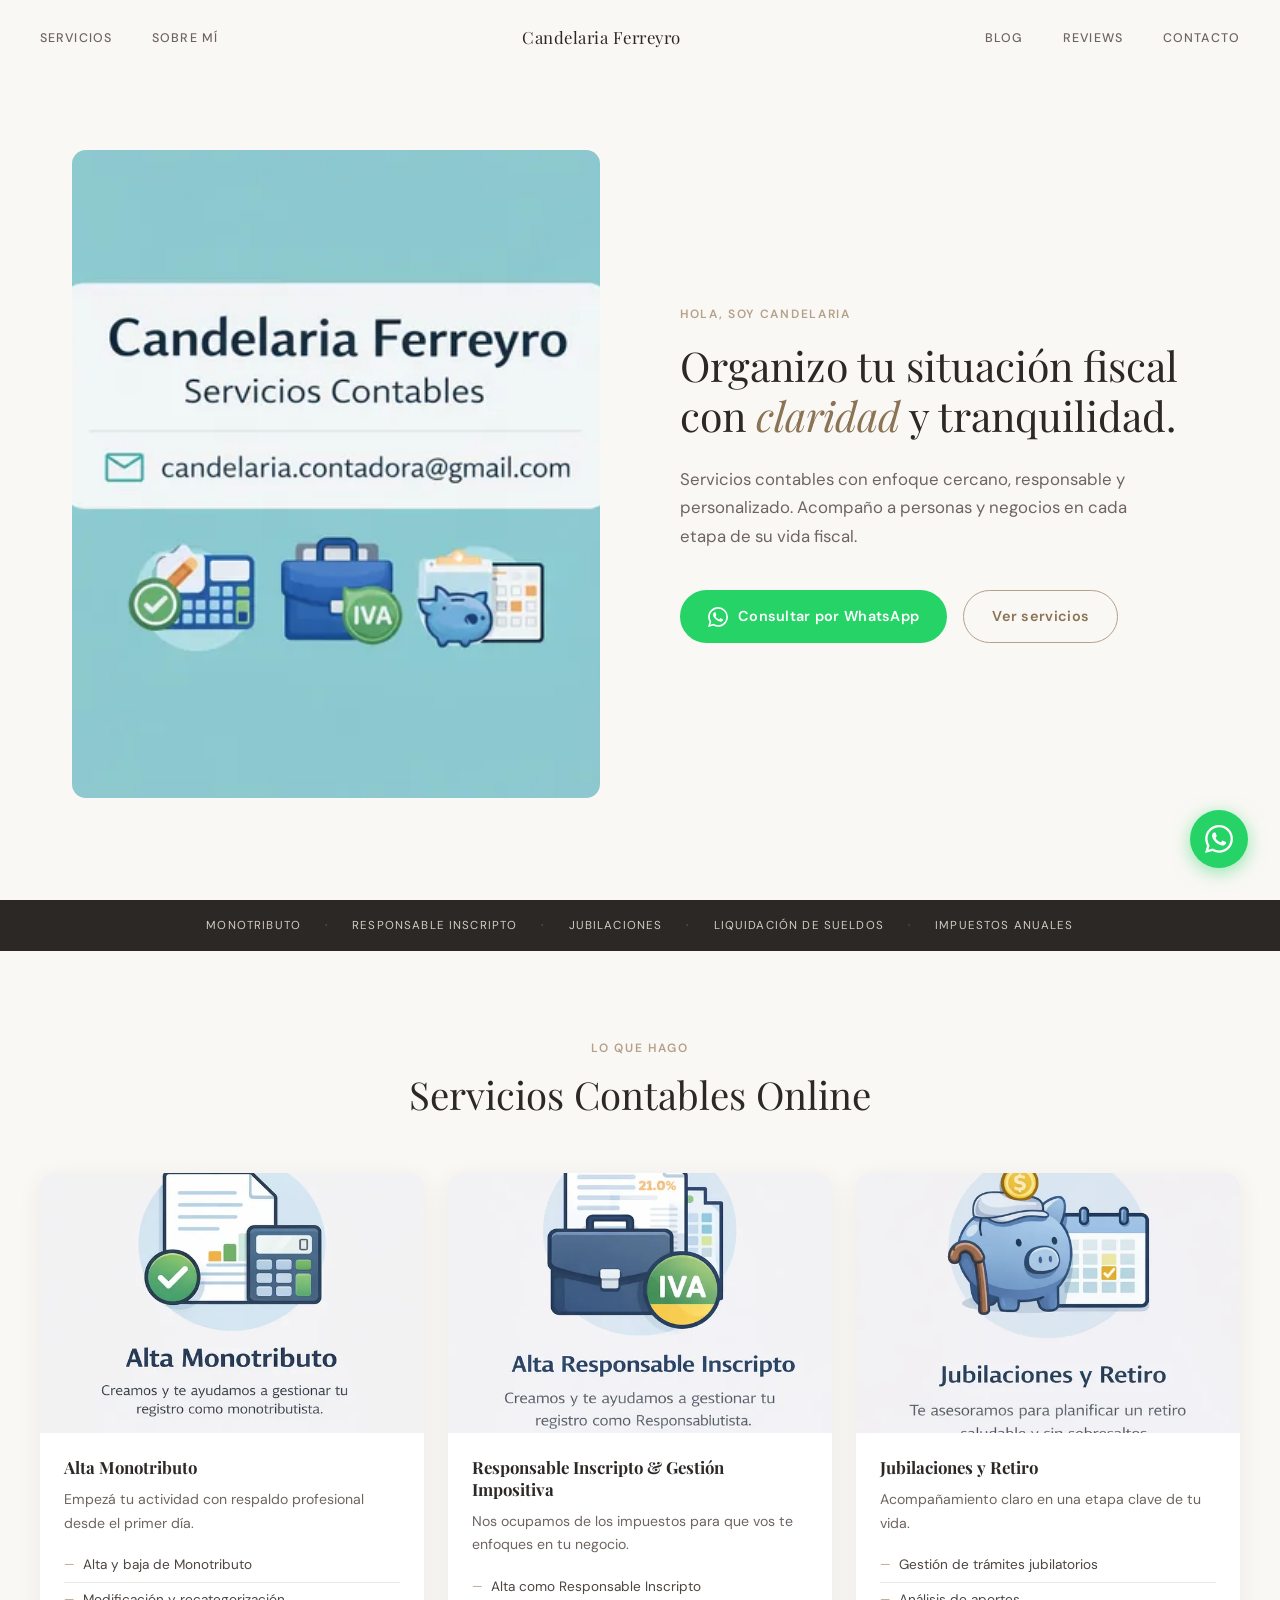
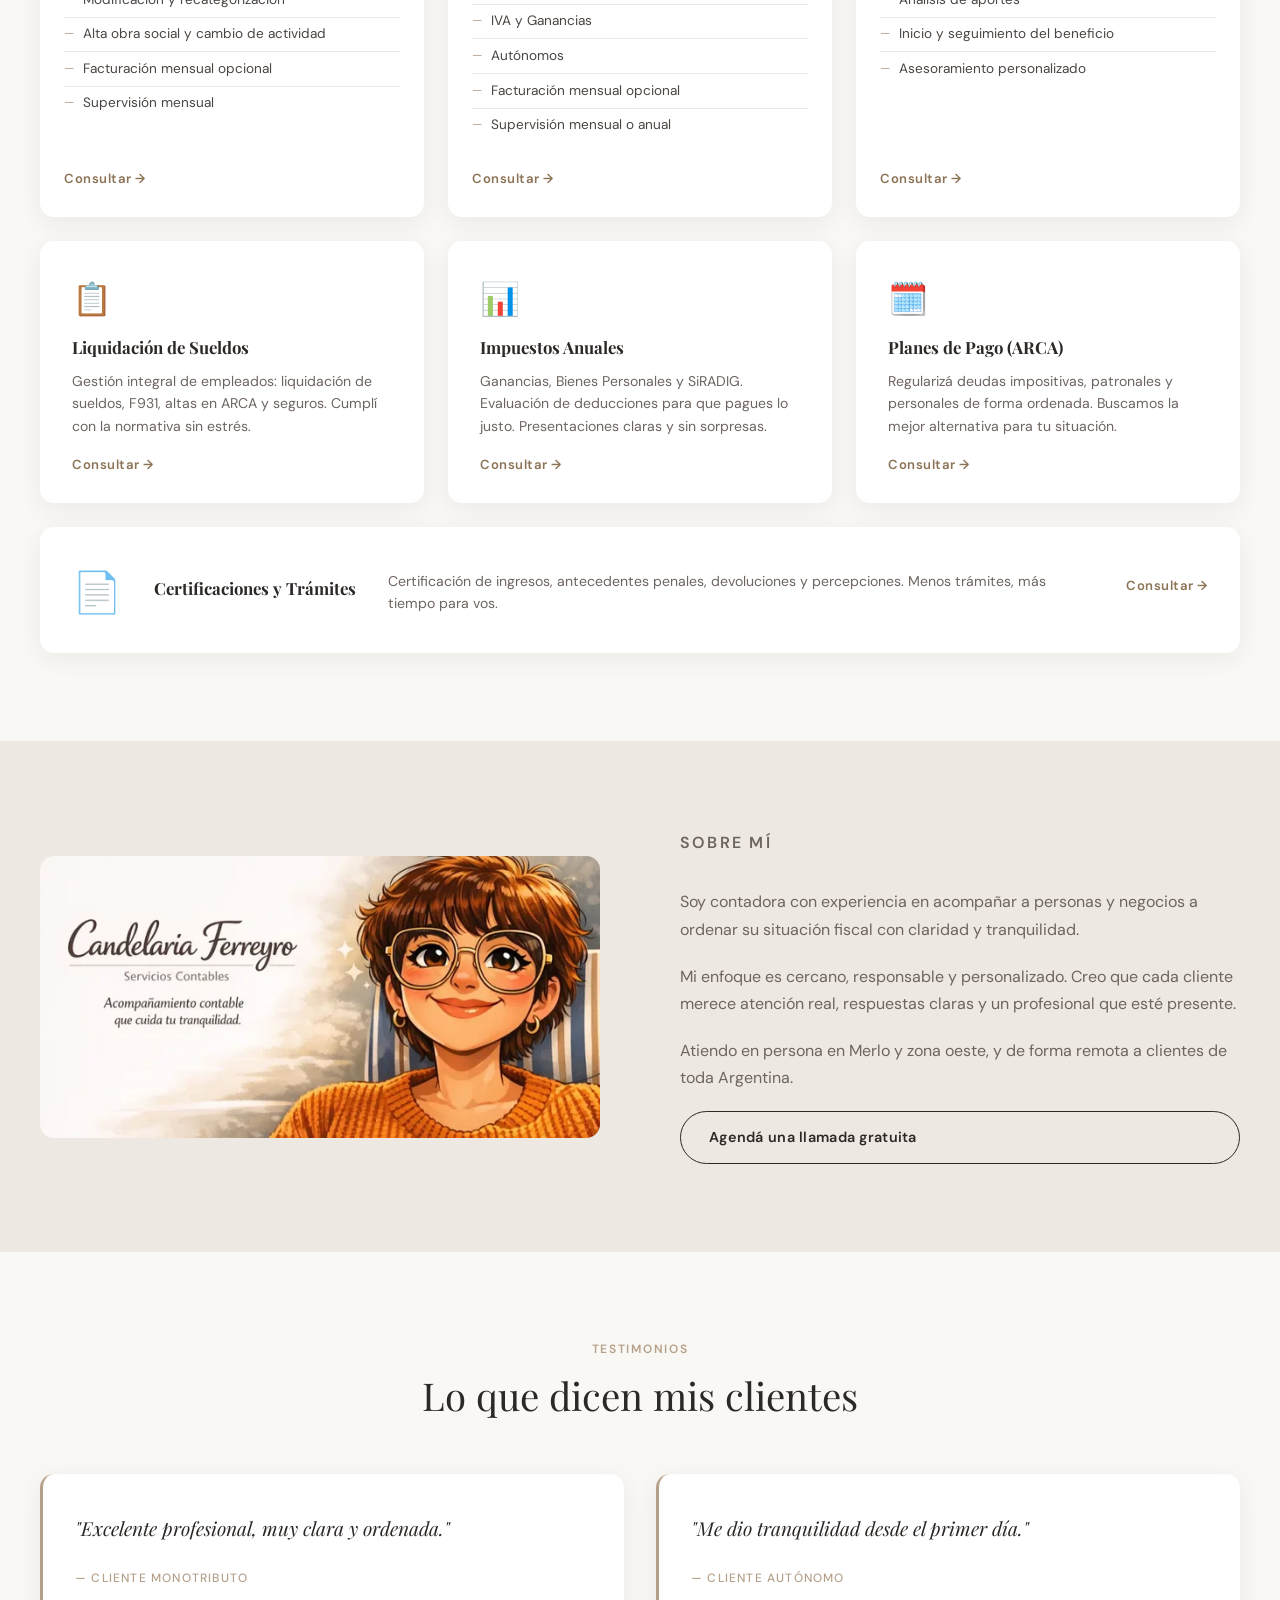
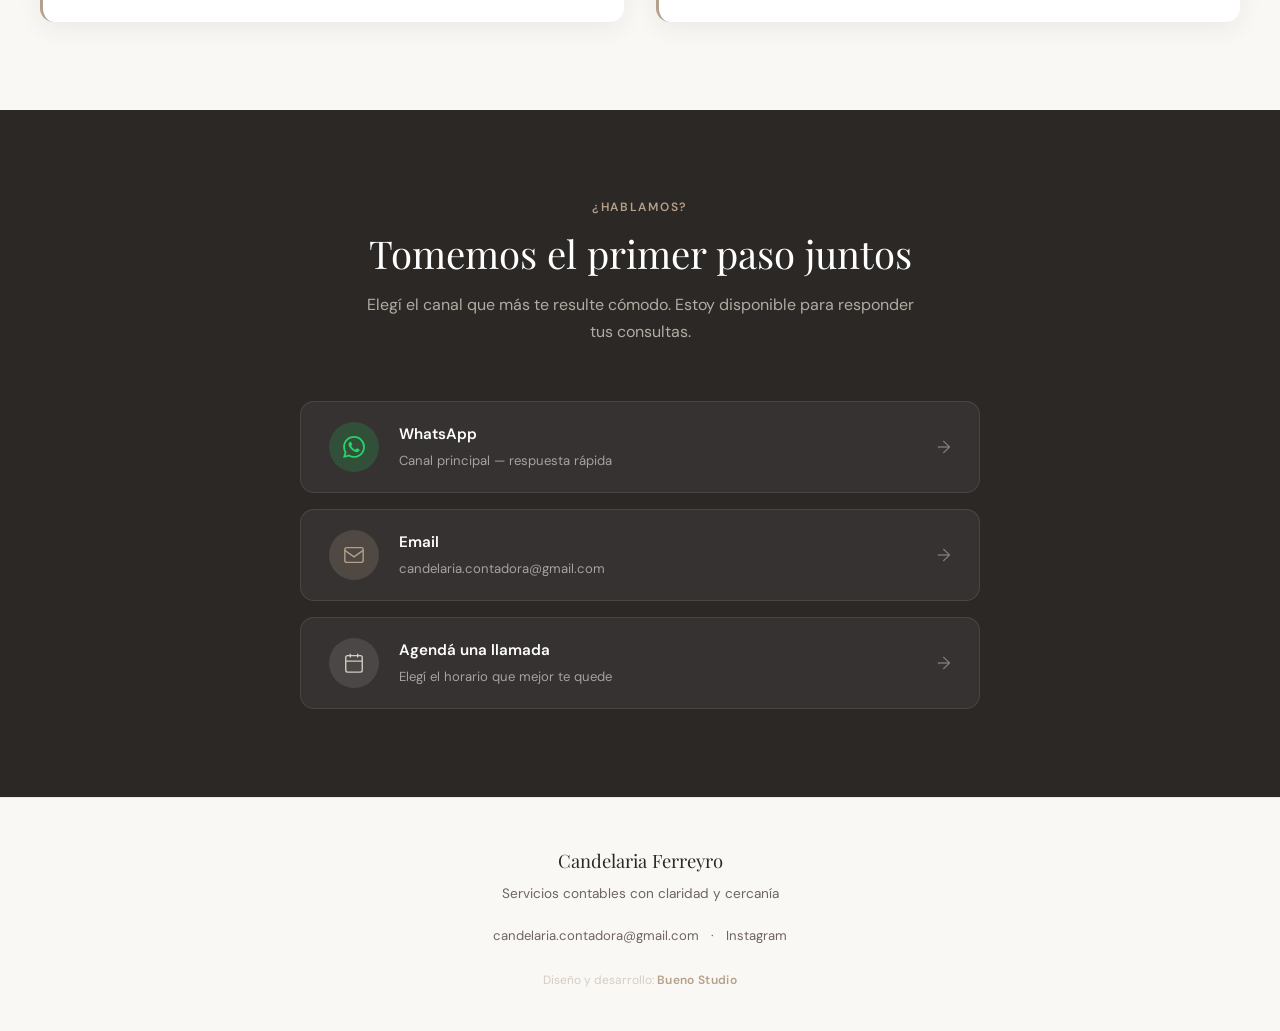
==== commit 70df8d7b: "Agregar mención de atención presencial en Merlo a Sobre Mí y schema.org Se suma un tercer párrafo en" ====
--- a/index.html
+++ b/index.html
@@ -72,10 +72,16 @@
         "email": "candelaria.contadora@gmail.com",
         "telephone": "+5491168771067",
         "description": "Servicios contables personalizados en Argentina: Monotributo, Responsable Inscripto, Jubilaciones, liquidación de sueldos, impuestos anuales y más. Atención remota a todo el país.",
-        "areaServed": {
-          "@type": "Country",
-          "name": "Argentina"
-        },
+        "areaServed": [
+          {
+            "@type": "City",
+            "name": "Merlo"
+          },
+          {
+            "@type": "Country",
+            "name": "Argentina"
+          }
+        ],
         "openingHoursSpecification": {
           "@type": "OpeningHoursSpecification",
           "dayOfWeek": [
@@ -158,10 +164,28 @@
         </div>
         <a href="#inicio" class="nav-brand">Candelaria Ferreyro</a>
         <div class="nav-links nav-links--right">
-          <a href="blog/que-necesita-tu-contador.html">Blog</a>
+          <a href="blog/index.html">Blog</a>
           <a href="#reviews">Reviews</a>
           <a href="#contacto">Contacto</a>
         </div>
+        <button
+          class="nav-toggle"
+          id="navToggle"
+          aria-label="Abrir menú"
+          aria-expanded="false"
+          aria-controls="navMobileMenu"
+        >
+          <span class="nav-toggle-bar"></span>
+          <span class="nav-toggle-bar"></span>
+          <span class="nav-toggle-bar"></span>
+        </button>
+      </div>
+      <div class="nav-mobile-menu" id="navMobileMenu">
+        <a href="#servicios">Servicios</a>
+        <a href="#sobre-mi">Sobre mí</a>
+        <a href="blog/index.html">Blog</a>
+        <a href="#reviews">Reviews</a>
+        <a href="#contacto">Contacto</a>
       </div>
     </nav>
 
@@ -460,6 +484,10 @@
             cliente merece atención real, respuestas claras y un profesional que
             esté presente.
           </p>
+          <p>
+            Atiendo en persona en Merlo y zona oeste, y de forma remota a
+            clientes de toda Argentina.
+          </p>
           <a
             class="btn btn--outline-dark"
             href=""
@@ -650,5 +678,6 @@
         nav.classList.toggle("nav--scrolled", window.scrollY > 60);
       });
     </script>
+    <script src="nav.js"></script>
   </body>
 </html>
--- a/styles.css
+++ b/styles.css
@@ -209,6 +209,72 @@
   flex-shrink: 0;
 }
 
+.nav-toggle {
+  display: none;
+  flex-direction: column;
+  justify-content: center;
+  gap: 5px;
+  width: 28px;
+  height: 22px;
+  background: none;
+  border: none;
+  padding: 0;
+  cursor: pointer;
+  flex-shrink: 0;
+}
+
+.nav-toggle-bar {
+  display: block;
+  width: 100%;
+  height: 2px;
+  background-color: var(--dark);
+  border-radius: 2px;
+  transition: transform 0.3s ease, opacity 0.3s ease;
+}
+
+.nav-toggle[aria-expanded="true"] .nav-toggle-bar:nth-child(1) {
+  transform: translateY(7px) rotate(45deg);
+}
+
+.nav-toggle[aria-expanded="true"] .nav-toggle-bar:nth-child(2) {
+  opacity: 0;
+}
+
+.nav-toggle[aria-expanded="true"] .nav-toggle-bar:nth-child(3) {
+  transform: translateY(-7px) rotate(-45deg);
+}
+
+.nav-mobile-menu {
+  display: none;
+  flex-direction: column;
+  position: absolute;
+  top: 100%;
+  left: 0;
+  right: 0;
+  background: var(--cream);
+  border-top: 1px solid var(--beige);
+  box-shadow: var(--shadow);
+}
+
+.nav-mobile-menu a {
+  padding: 1.1rem 2rem;
+  font-family: var(--font-sans);
+  font-size: 0.95rem;
+  font-weight: 500;
+  letter-spacing: 0.05em;
+  text-transform: uppercase;
+  color: var(--dark);
+  border-bottom: 1px solid var(--beige);
+}
+
+.nav-mobile-menu a:last-child {
+  border-bottom: none;
+}
+
+.nav-mobile-menu.is-open {
+  display: flex;
+}
+
 /* ================================
    HERO
 ================================ */
@@ -775,6 +841,10 @@
     display: none;
   }
 
+  .nav-toggle {
+    display: flex;
+  }
+
   .nav-brand {
     font-size: 0.95rem;
   }
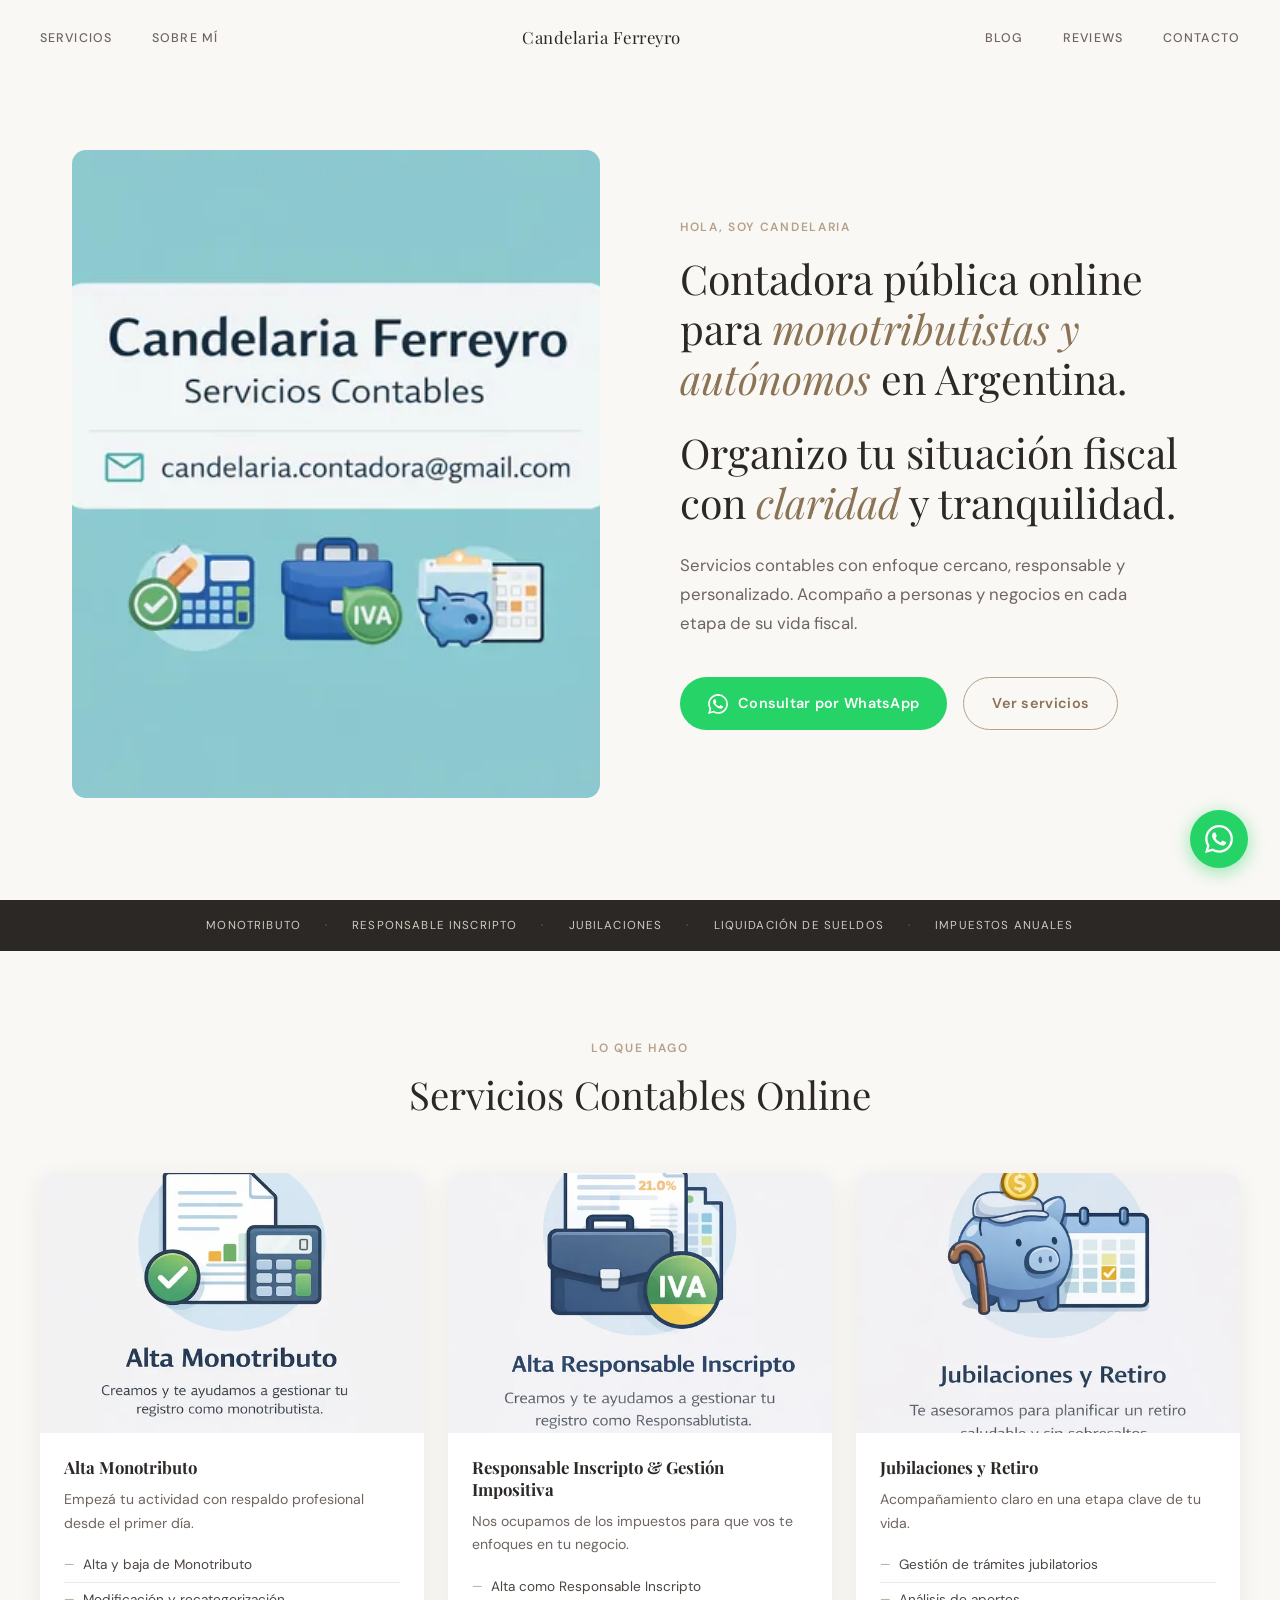
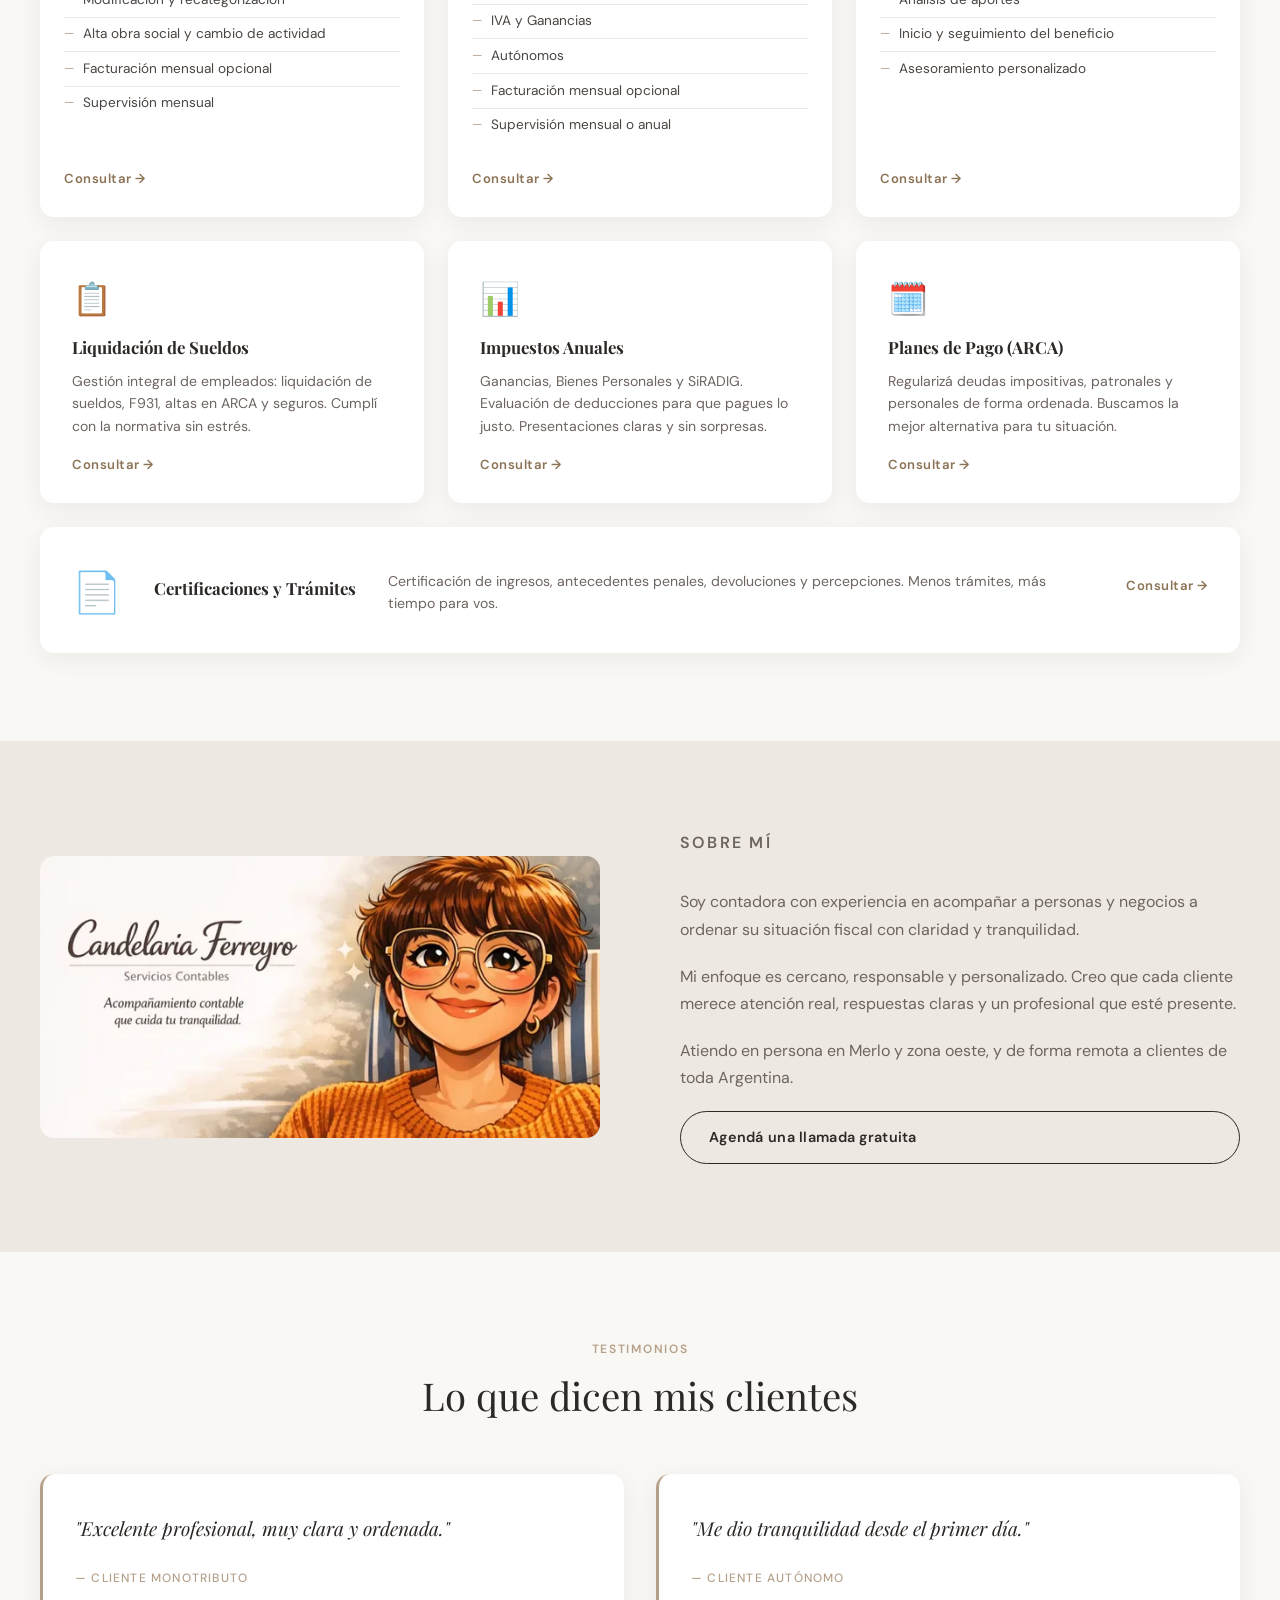
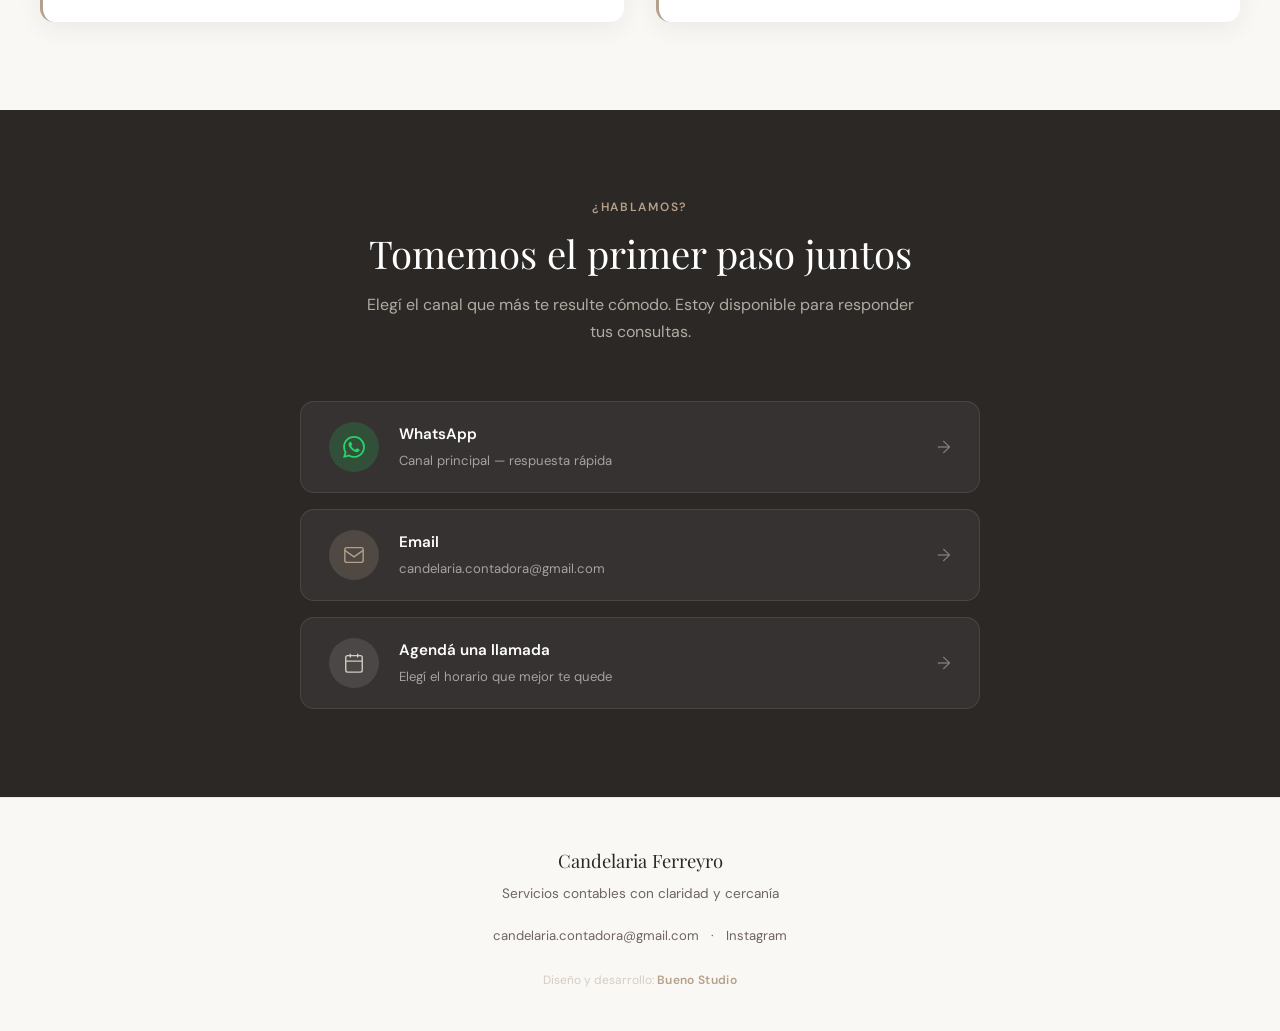
==== commit a12bab57: "seo: optimize title, meta description, H1, and fix og:image path - Shorten <title> from 86 to 74 cha" ====
--- a/index.html
+++ b/index.html
@@ -25,10 +25,13 @@
     </script>
 
     <!-- SEO -->
-    <title>Candelaria Ferreyro | Contadora Pública Online · Monotributo, ARCA y más · Argentina</title>
+    <title>
+      Contadora Pública·Monotributo·Responsable Inscripto·ARCA|Candelaria
+      Ferreyro
+    </title>
     <meta
       name="description"
-      content="Contadora pública online para toda Argentina. Alta de Monotributo, Responsable Inscripto, Jubilaciones y gestiones ante ARCA. Atención personalizada y remota. Consultá sin cargo."
+      content="Contadora pública online para monotributistas en toda Argentina. Alta, recategorización y gestiones ARCA. Consultá sin cargo."
     />
     <meta
       property="og:title"
@@ -40,7 +43,7 @@
     />
     <meta
       property="og:image"
-      content="img/optimized/candelaria-hero-1024.webp"
+      content="https://candelariacontadora.com/img/optimized/candelaria-hero-1024.webp"
     />
     <meta property="og:type" content="website" />
 
@@ -84,13 +87,7 @@
         ],
         "openingHoursSpecification": {
           "@type": "OpeningHoursSpecification",
-          "dayOfWeek": [
-            "Monday",
-            "Tuesday",
-            "Wednesday",
-            "Thursday",
-            "Friday"
-          ],
+          "dayOfWeek": ["Monday", "Tuesday", "Wednesday", "Thursday", "Friday"],
           "opens": "09:00",
           "closes": "19:00"
         },
@@ -211,8 +208,12 @@
         <div class="hero-content">
           <p class="eyebrow">Hola, soy Candelaria</p>
           <h1 class="hero-title">
+            Contadora pública online para
+            <em>monotributistas y autónomos</em> en Argentina.
+          </h1>
+          <h2 class="hero-title">
             Organizo tu situación fiscal con <em>claridad</em> y tranquilidad.
-          </h1>
+          </h2>
           <p class="hero-body">
             Servicios contables con enfoque cercano, responsable y
             personalizado. Acompaño a personas y negocios en cada etapa de su
@@ -224,7 +225,7 @@
               href="https://wa.me/5491168771067?text=Hola%20Candelaria%2C%20te%20contacto%20desde%20tu%20sitio%20web%20para%20consultar%20sobre%20tus%20servicios%20contables."
               target="_blank"
               rel="noopener"
-              onclick="gtag('event', 'click_whatsapp', { section: 'hero' });"
+              onclick="gtag('event', 'click_whatsapp', { section: 'hero' })"
             >
               <svg class="btn-icon" viewBox="0 0 24 24" fill="currentColor">
                 <path
@@ -293,7 +294,12 @@
               <a
                 class="card-cta"
                 href="https://wa.me/5491168771067?text=Hola%20Candelaria%2C%20quisiera%20consultar%20sobre%20Alta%20de%20Monotributo.%20Gracias!"
-                onclick="gtag('event', 'click_whatsapp', { section: 'servicios', service: 'alta_monotributo' });"
+                onclick="
+                  gtag('event', 'click_whatsapp', {
+                    section: 'servicios',
+                    service: 'alta_monotributo',
+                  })
+                "
                 target="_blank"
                 rel="noopener"
               >
@@ -333,7 +339,12 @@
               <a
                 class="card-cta"
                 href="https://wa.me/5491168771067?text=Hola%20Candelaria%2C%20quisiera%20consultar%20sobre%20Responsable%20Inscripto.%20Gracias!"
-                onclick="gtag('event', 'click_whatsapp', { section: 'servicios', service: 'responsable_inscripto' });"
+                onclick="
+                  gtag('event', 'click_whatsapp', {
+                    section: 'servicios',
+                    service: 'responsable_inscripto',
+                  })
+                "
                 target="_blank"
                 rel="noopener"
               >
@@ -369,7 +380,12 @@
               <a
                 class="card-cta"
                 href="https://wa.me/5491168771067?text=Hola%20Candelaria%2C%20quisiera%20consultar%20sobre%20Jubilaciones%20y%20Retiro.%20Gracias!"
-                onclick="gtag('event', 'click_whatsapp', { section: 'servicios', service: 'jubilaciones' });"
+                onclick="
+                  gtag('event', 'click_whatsapp', {
+                    section: 'servicios',
+                    service: 'jubilaciones',
+                  })
+                "
                 target="_blank"
                 rel="noopener"
               >
@@ -389,7 +405,12 @@
             <a
               class="card-cta"
               href="https://wa.me/5491168771067?text=Hola%20Candelaria%2C%20quisiera%20consultar%20sobre%20Liquidaci%C3%B3n%20de%20Sueldos.%20Gracias!"
-              onclick="gtag('event', 'click_whatsapp', { section: 'servicios', service: 'liquidacion_sueldos' });"
+              onclick="
+                gtag('event', 'click_whatsapp', {
+                  section: 'servicios',
+                  service: 'liquidacion_sueldos',
+                })
+              "
               target="_blank"
               rel="noopener"
             >
@@ -407,7 +428,12 @@
             <a
               class="card-cta"
               href="https://wa.me/5491168771067?text=Hola%20Candelaria%2C%20quisiera%20consultar%20sobre%20Impuestos%20Anuales.%20Gracias!"
-              onclick="gtag('event', 'click_whatsapp', { section: 'servicios', service: 'impuestos_anuales' });"
+              onclick="
+                gtag('event', 'click_whatsapp', {
+                  section: 'servicios',
+                  service: 'impuestos_anuales',
+                })
+              "
               target="_blank"
               rel="noopener"
             >
@@ -425,7 +451,12 @@
             <a
               class="card-cta"
               href="https://wa.me/5491168771067?text=Hola%20Candelaria%2C%20quisiera%20consultar%20sobre%20Planes%20de%20Pago%20ARCA.%20Gracias!"
-              onclick="gtag('event', 'click_whatsapp', { section: 'servicios', service: 'planes_pago_arca' });"
+              onclick="
+                gtag('event', 'click_whatsapp', {
+                  section: 'servicios',
+                  service: 'planes_pago_arca',
+                })
+              "
               target="_blank"
               rel="noopener"
             >
@@ -443,7 +474,12 @@
             <a
               class="card-cta"
               href="https://wa.me/5491168771067?text=Hola%20Candelaria%2C%20quisiera%20consultar%20sobre%20Certificaciones%20y%20Tr%C3%A1mites.%20Gracias!"
-              onclick="gtag('event', 'click_whatsapp', { section: 'servicios', service: 'certificaciones' });"
+              onclick="
+                gtag('event', 'click_whatsapp', {
+                  section: 'servicios',
+                  service: 'certificaciones',
+                })
+              "
               target="_blank"
               rel="noopener"
             >
@@ -542,7 +578,7 @@
           href="https://wa.me/5491168771067?text=Hola%20Candelaria%2C%20te%20contacto%20desde%20tu%20sitio%20web%20para%20consultar%20sobre%20tus%20servicios%20contables."
           target="_blank"
           rel="noopener"
-          onclick="gtag('event', 'click_whatsapp', { section: 'contacto' });"
+          onclick="gtag('event', 'click_whatsapp', { section: 'contacto' })"
         >
           <div class="channel-icon">
             <svg viewBox="0 0 24 24" fill="currentColor" aria-hidden="true">
@@ -622,7 +658,7 @@
       target="_blank"
       rel="noopener"
       aria-label="Contactar por WhatsApp"
-      onclick="gtag('event', 'click_whatsapp', { section: 'floating_button' });"
+      onclick="gtag('event', 'click_whatsapp', { section: 'floating_button' })"
     >
       <svg viewBox="0 0 24 24" fill="currentColor" aria-hidden="true">
         <path
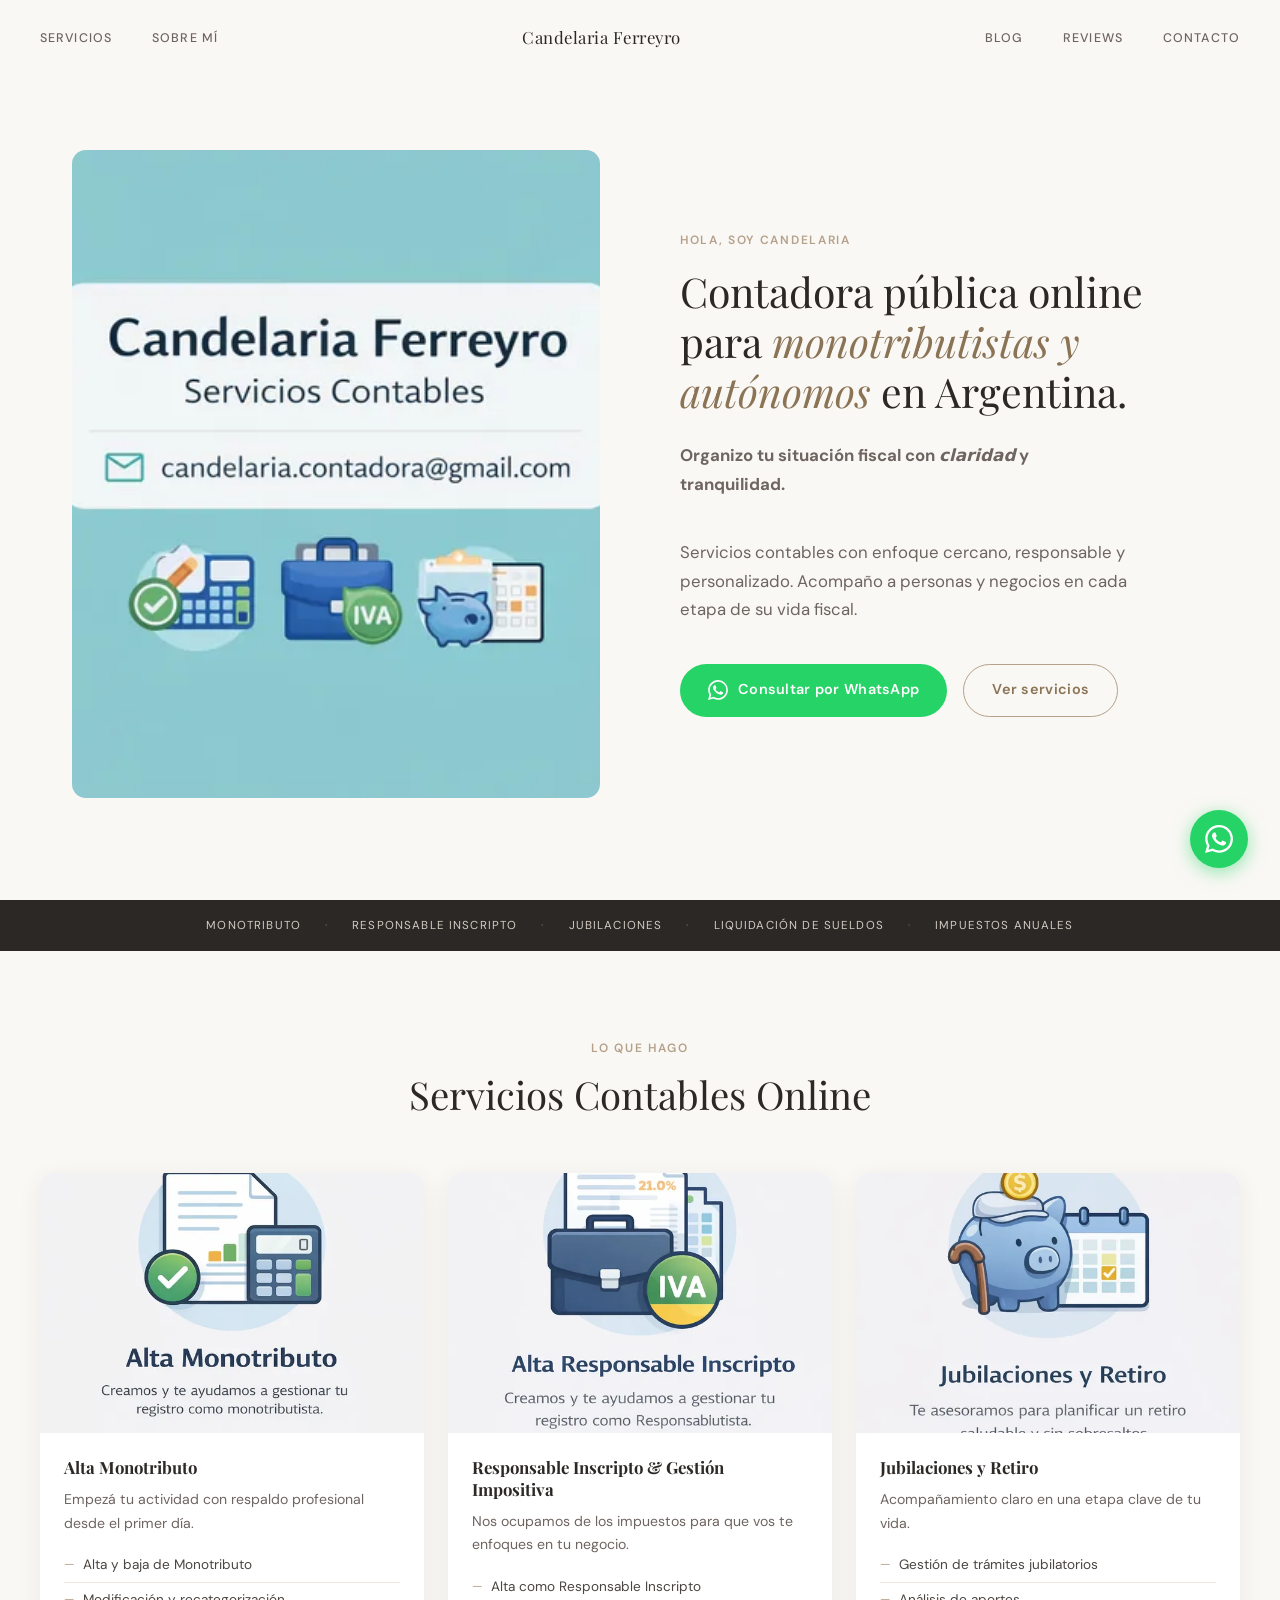
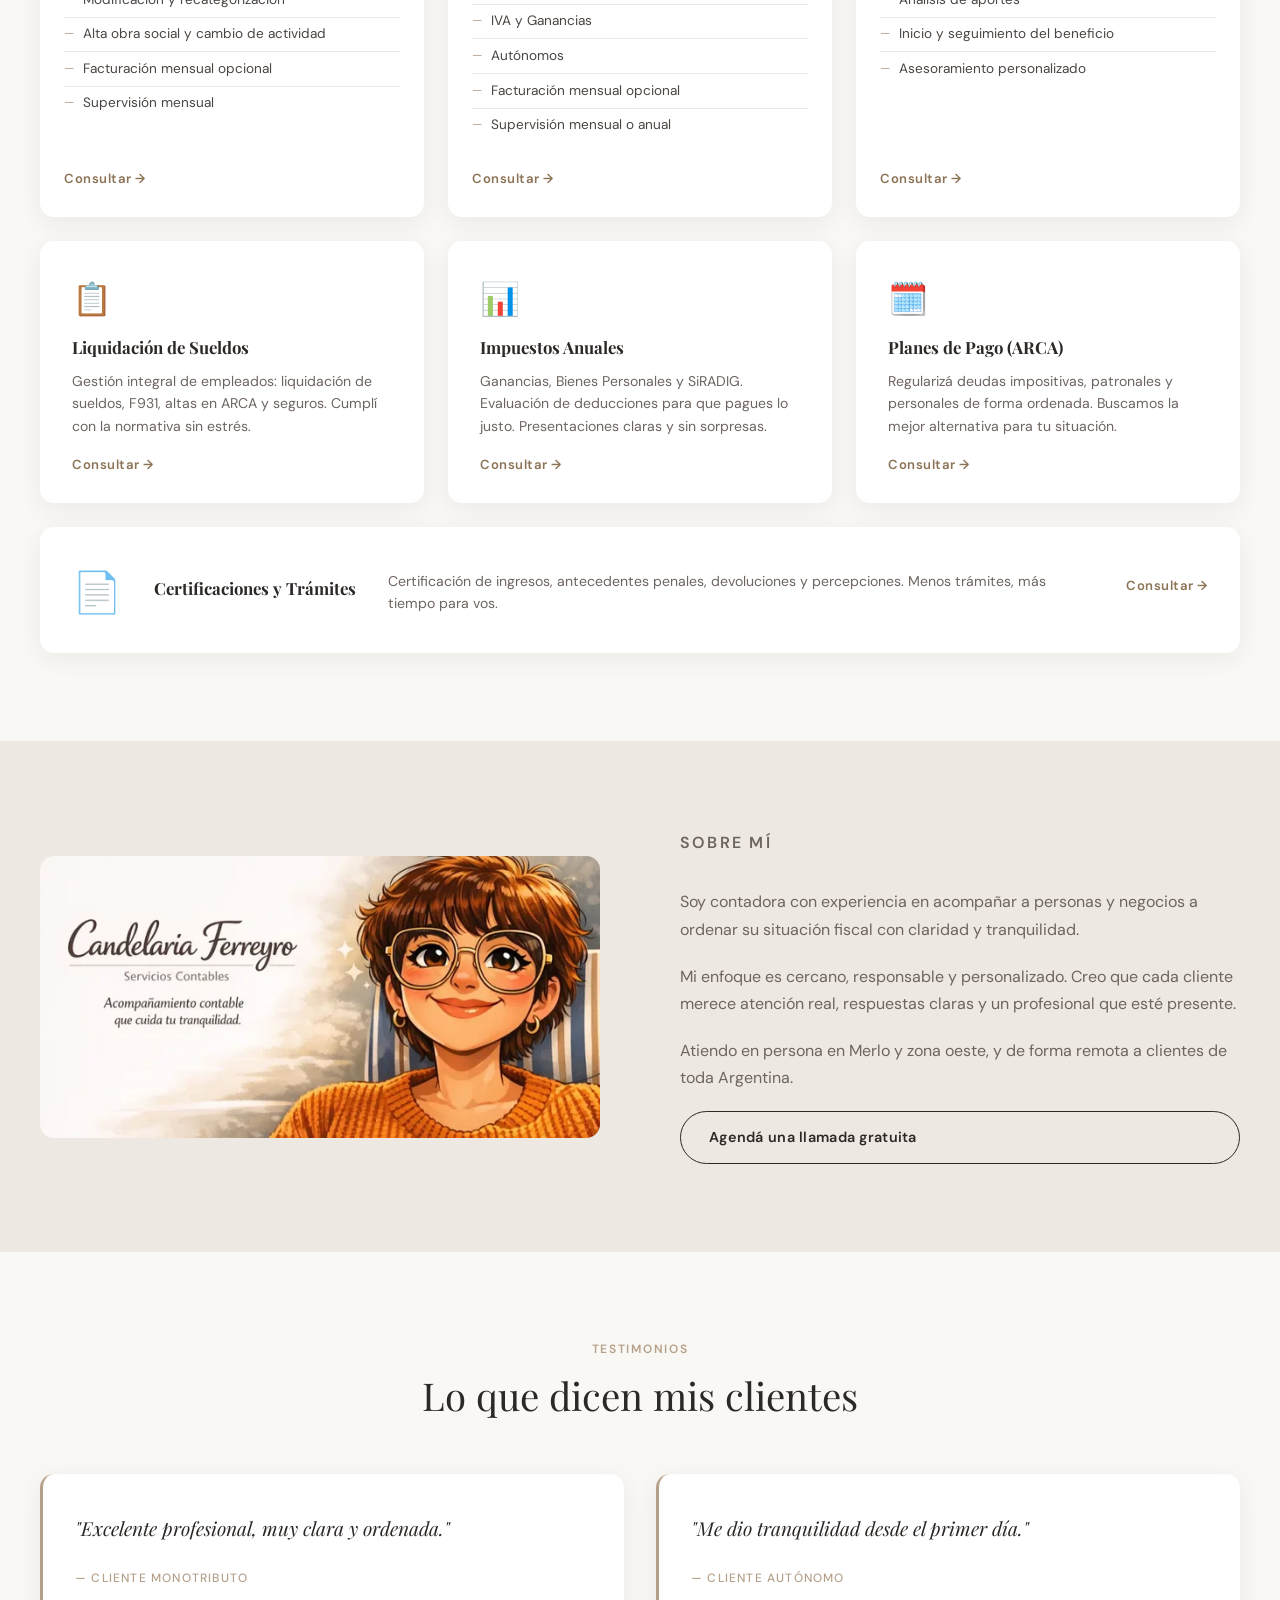
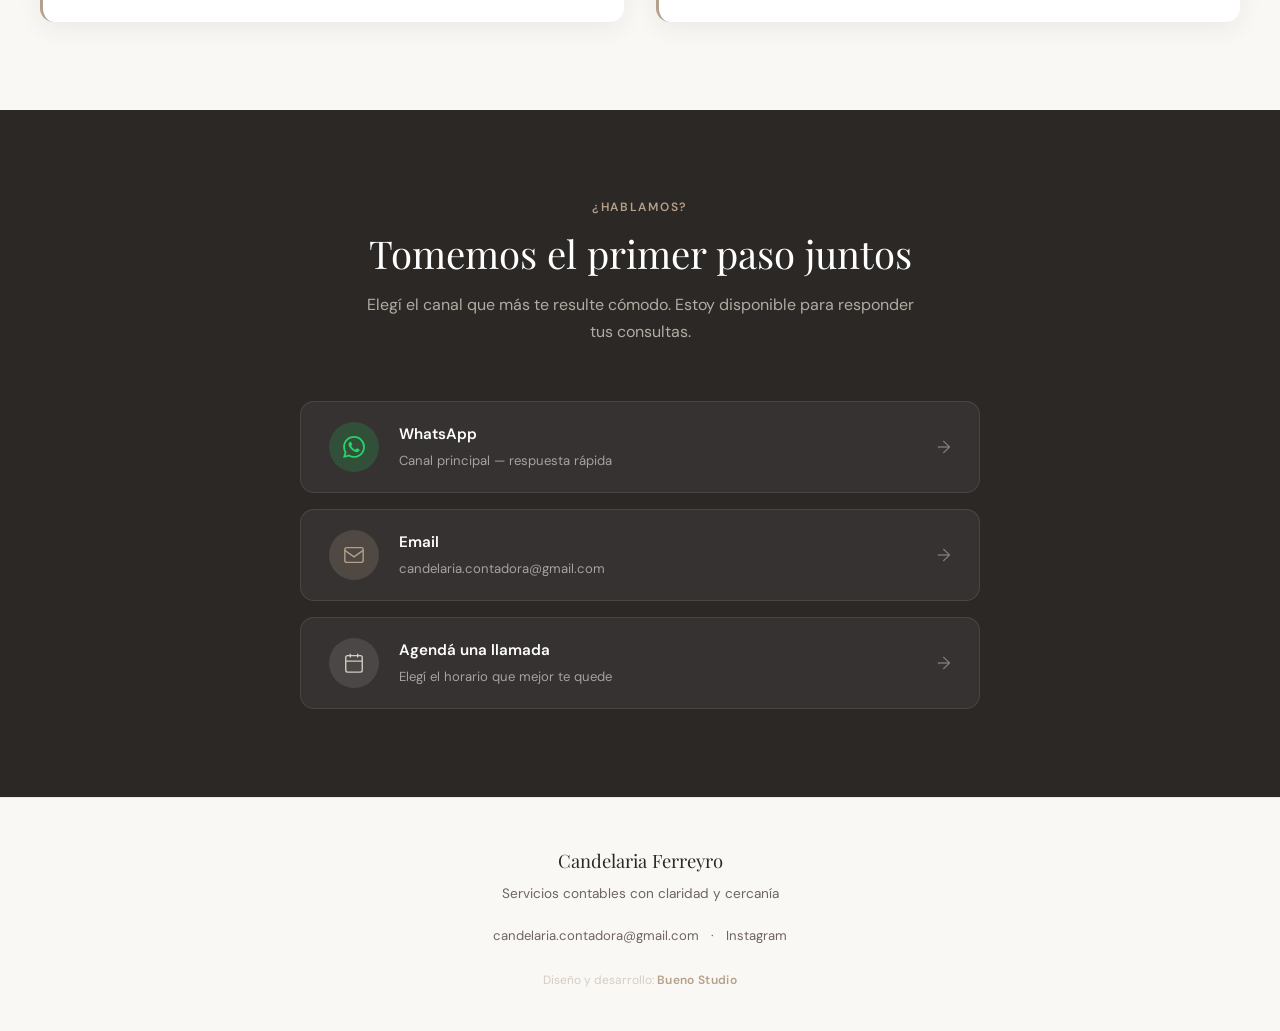
==== commit ab1687ae: "Cambiar estilo del subtítulo del hero a texto de cuerpo El <h2> del hero pasa de class="hero-title" " ====
--- a/index.html
+++ b/index.html
@@ -211,7 +211,7 @@
             Contadora pública online para
             <em>monotributistas y autónomos</em> en Argentina.
           </h1>
-          <h2 class="hero-title">
+          <h2 class="hero-body">
             Organizo tu situación fiscal con <em>claridad</em> y tranquilidad.
           </h2>
           <p class="hero-body">
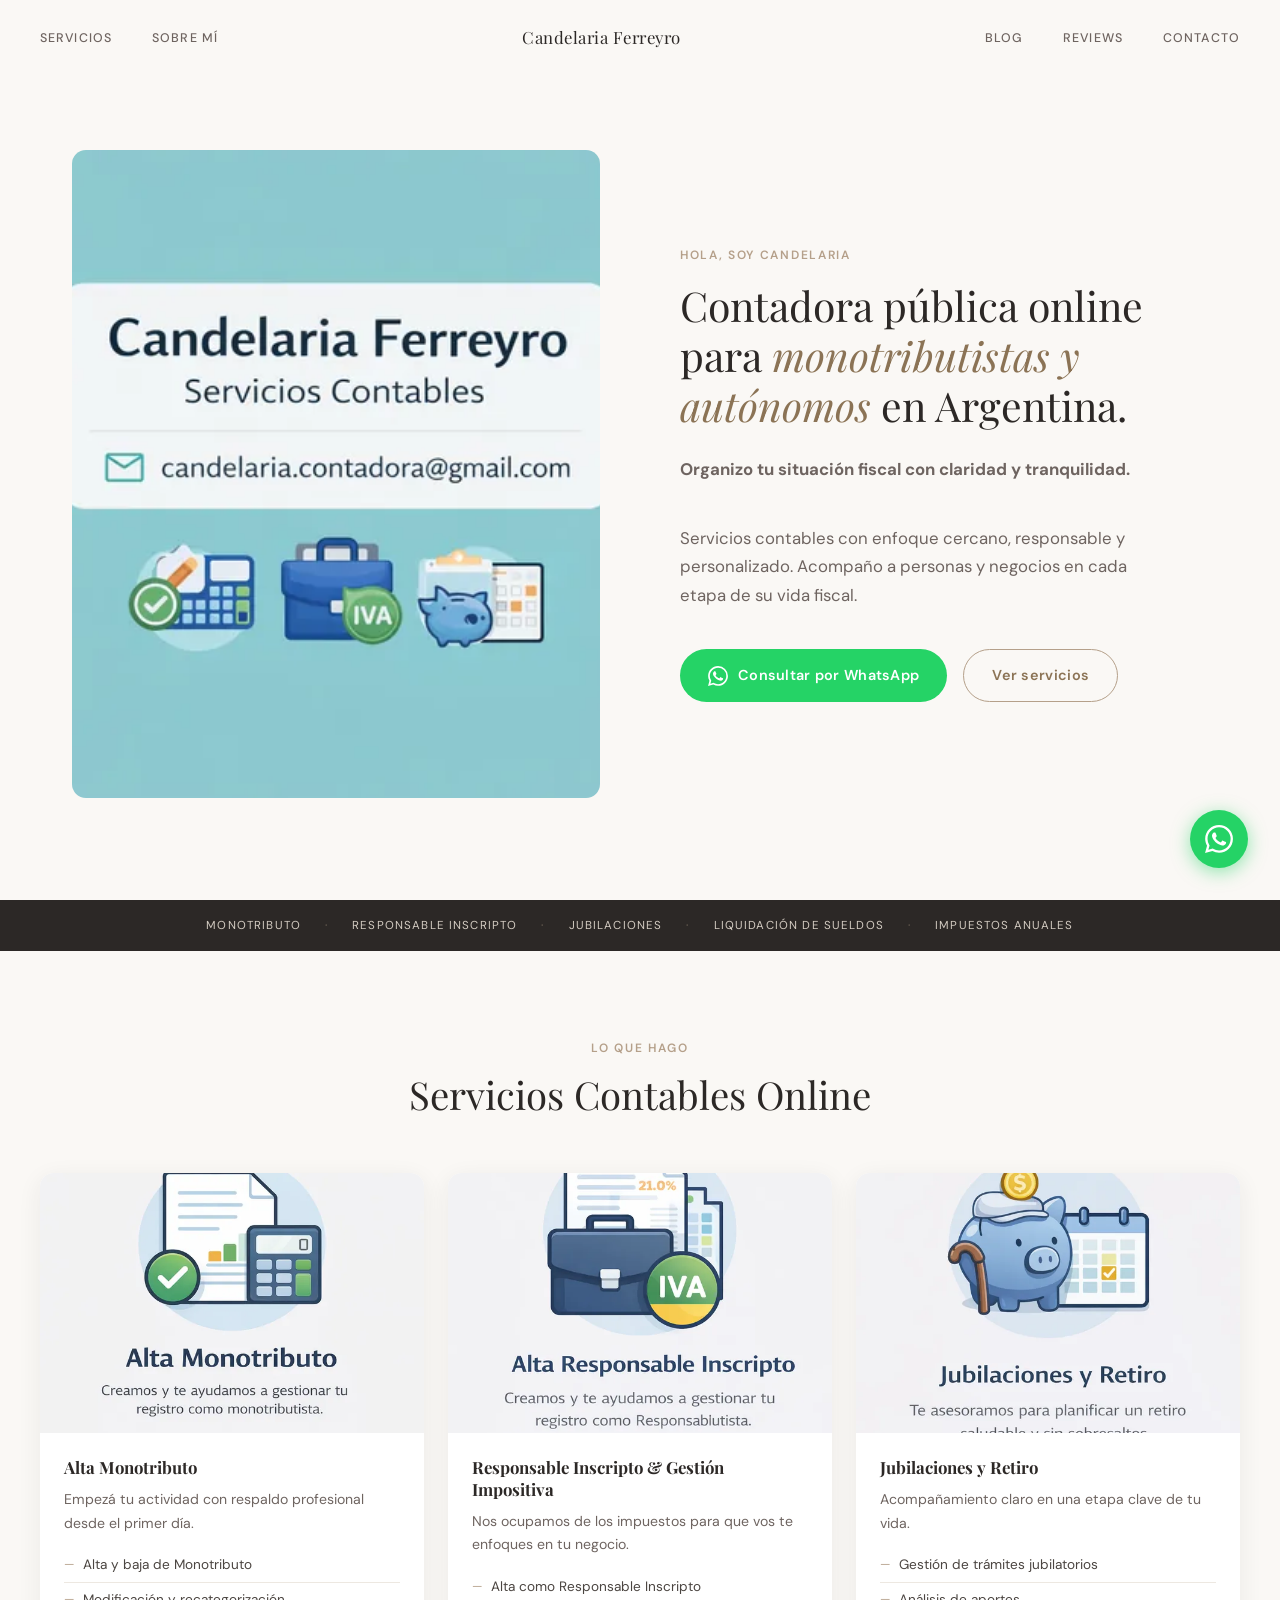
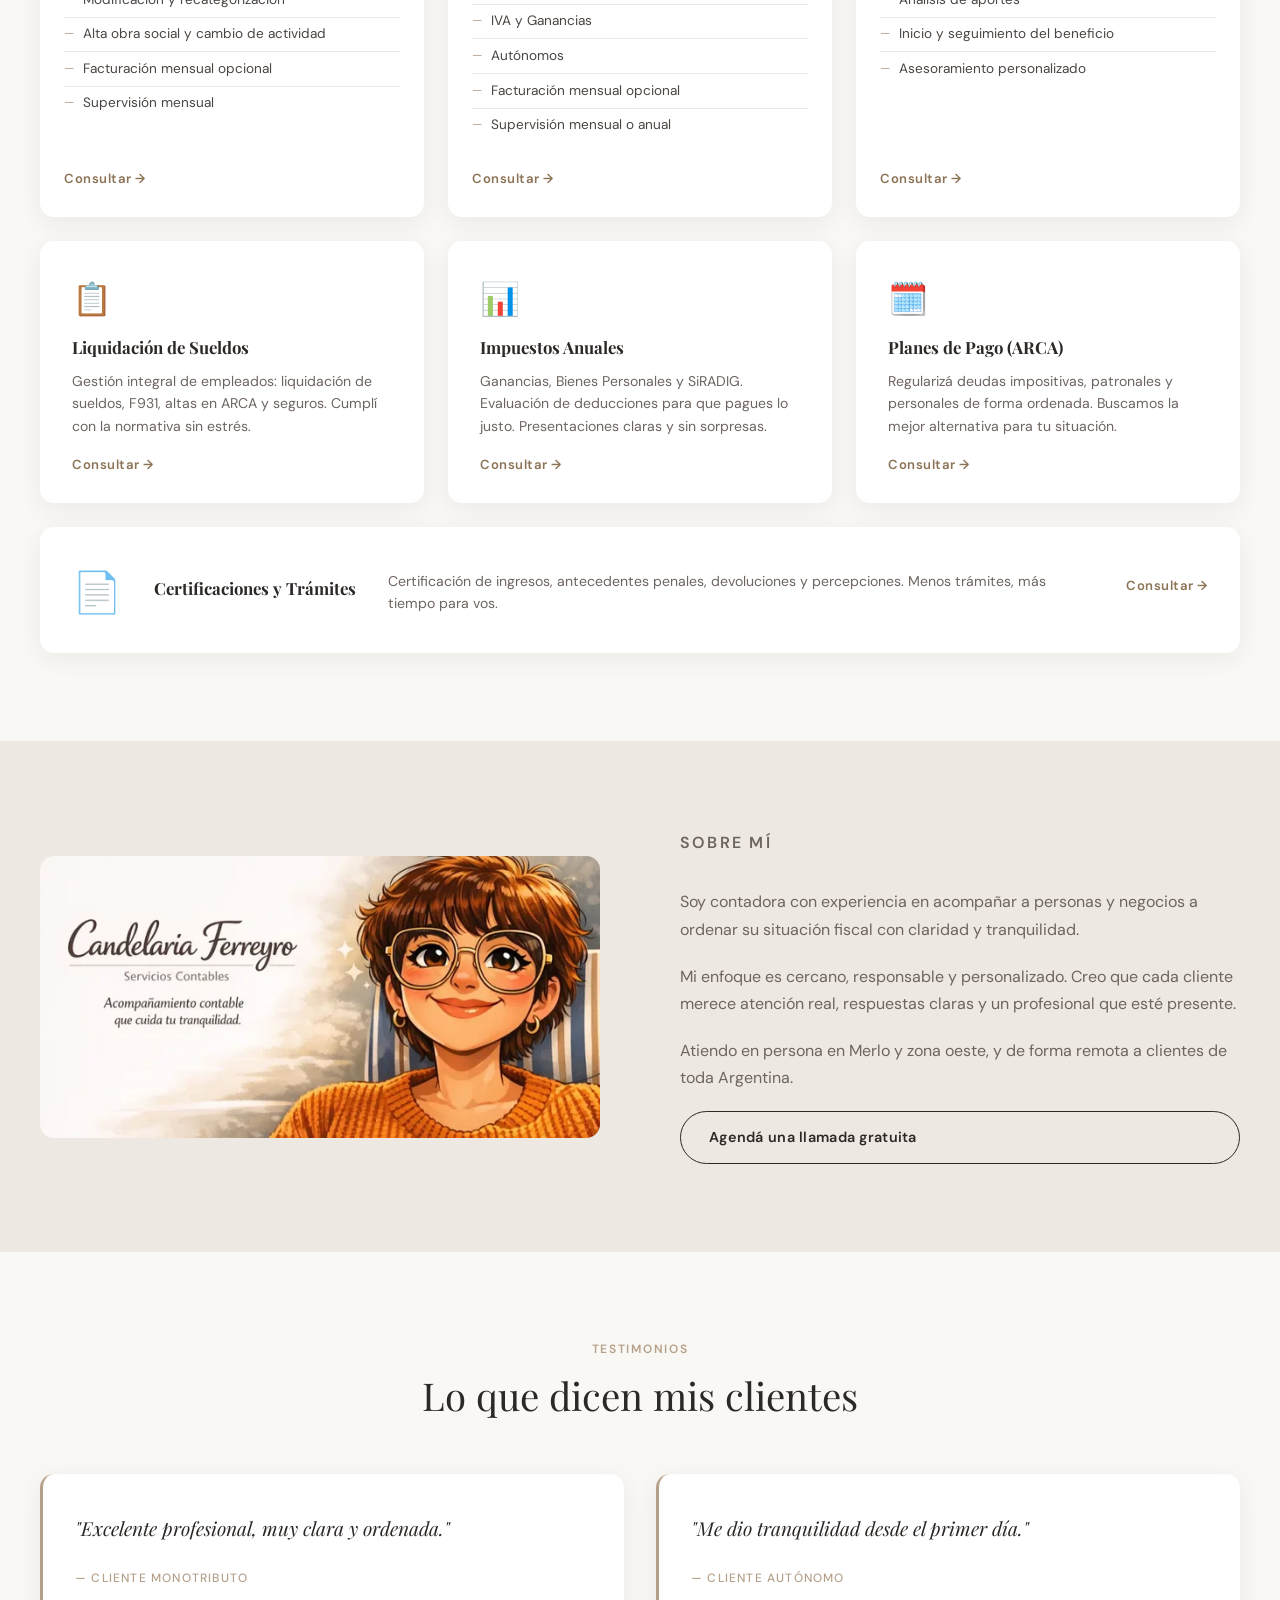
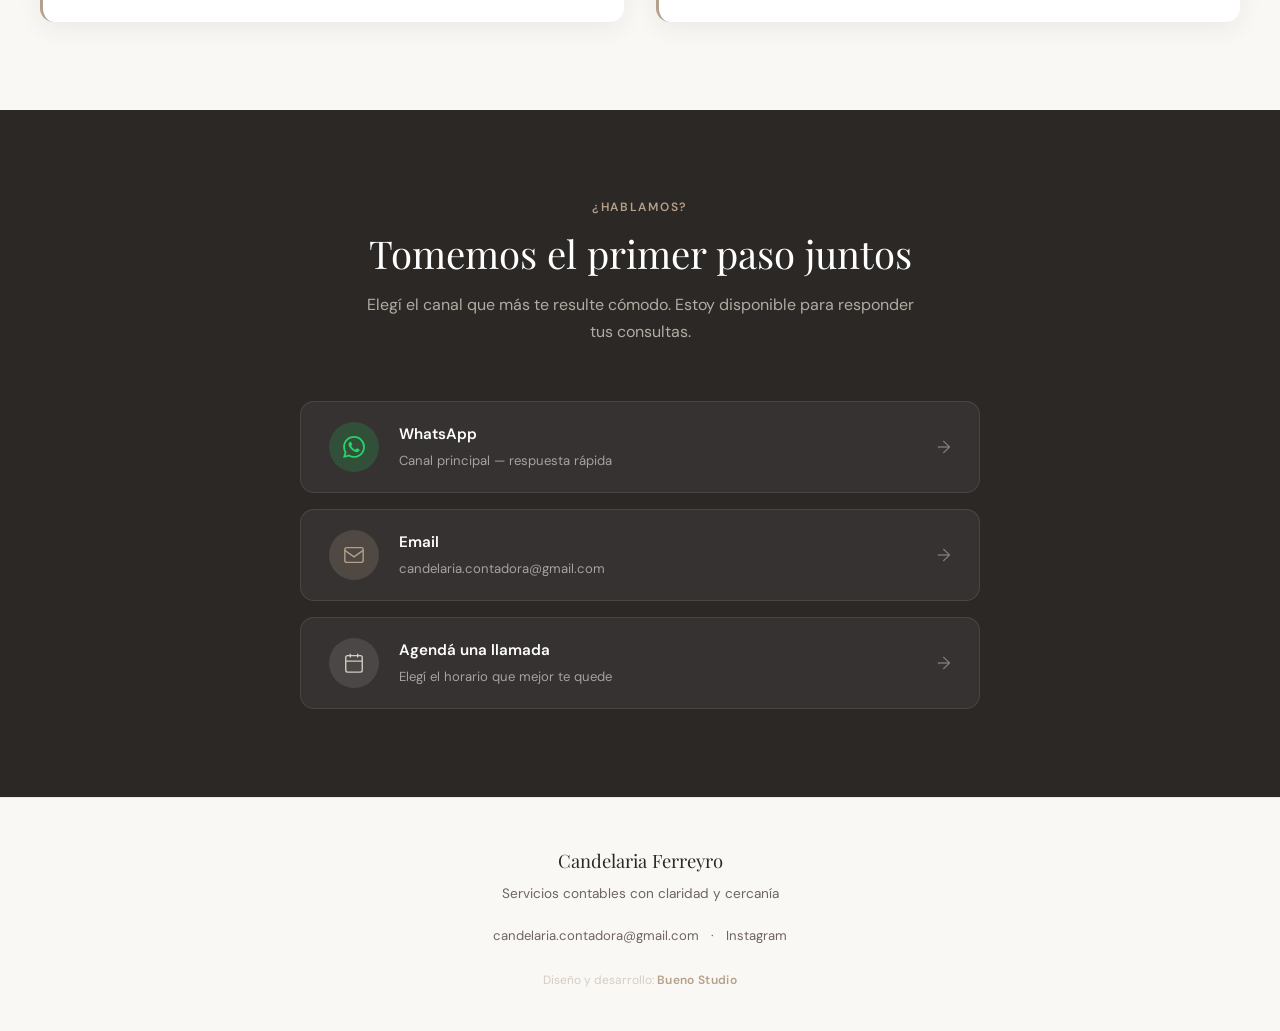
==== commit dc5a8ba9: "Quitar <em> innecesario del subtítulo del hero El h2 ya usa class="hero-body", que no define estilo " ====
--- a/index.html
+++ b/index.html
@@ -212,7 +212,7 @@
             <em>monotributistas y autónomos</em> en Argentina.
           </h1>
           <h2 class="hero-body">
-            Organizo tu situación fiscal con <em>claridad</em> y tranquilidad.
+            Organizo tu situación fiscal con claridad y tranquilidad.
           </h2>
           <p class="hero-body">
             Servicios contables con enfoque cercano, responsable y
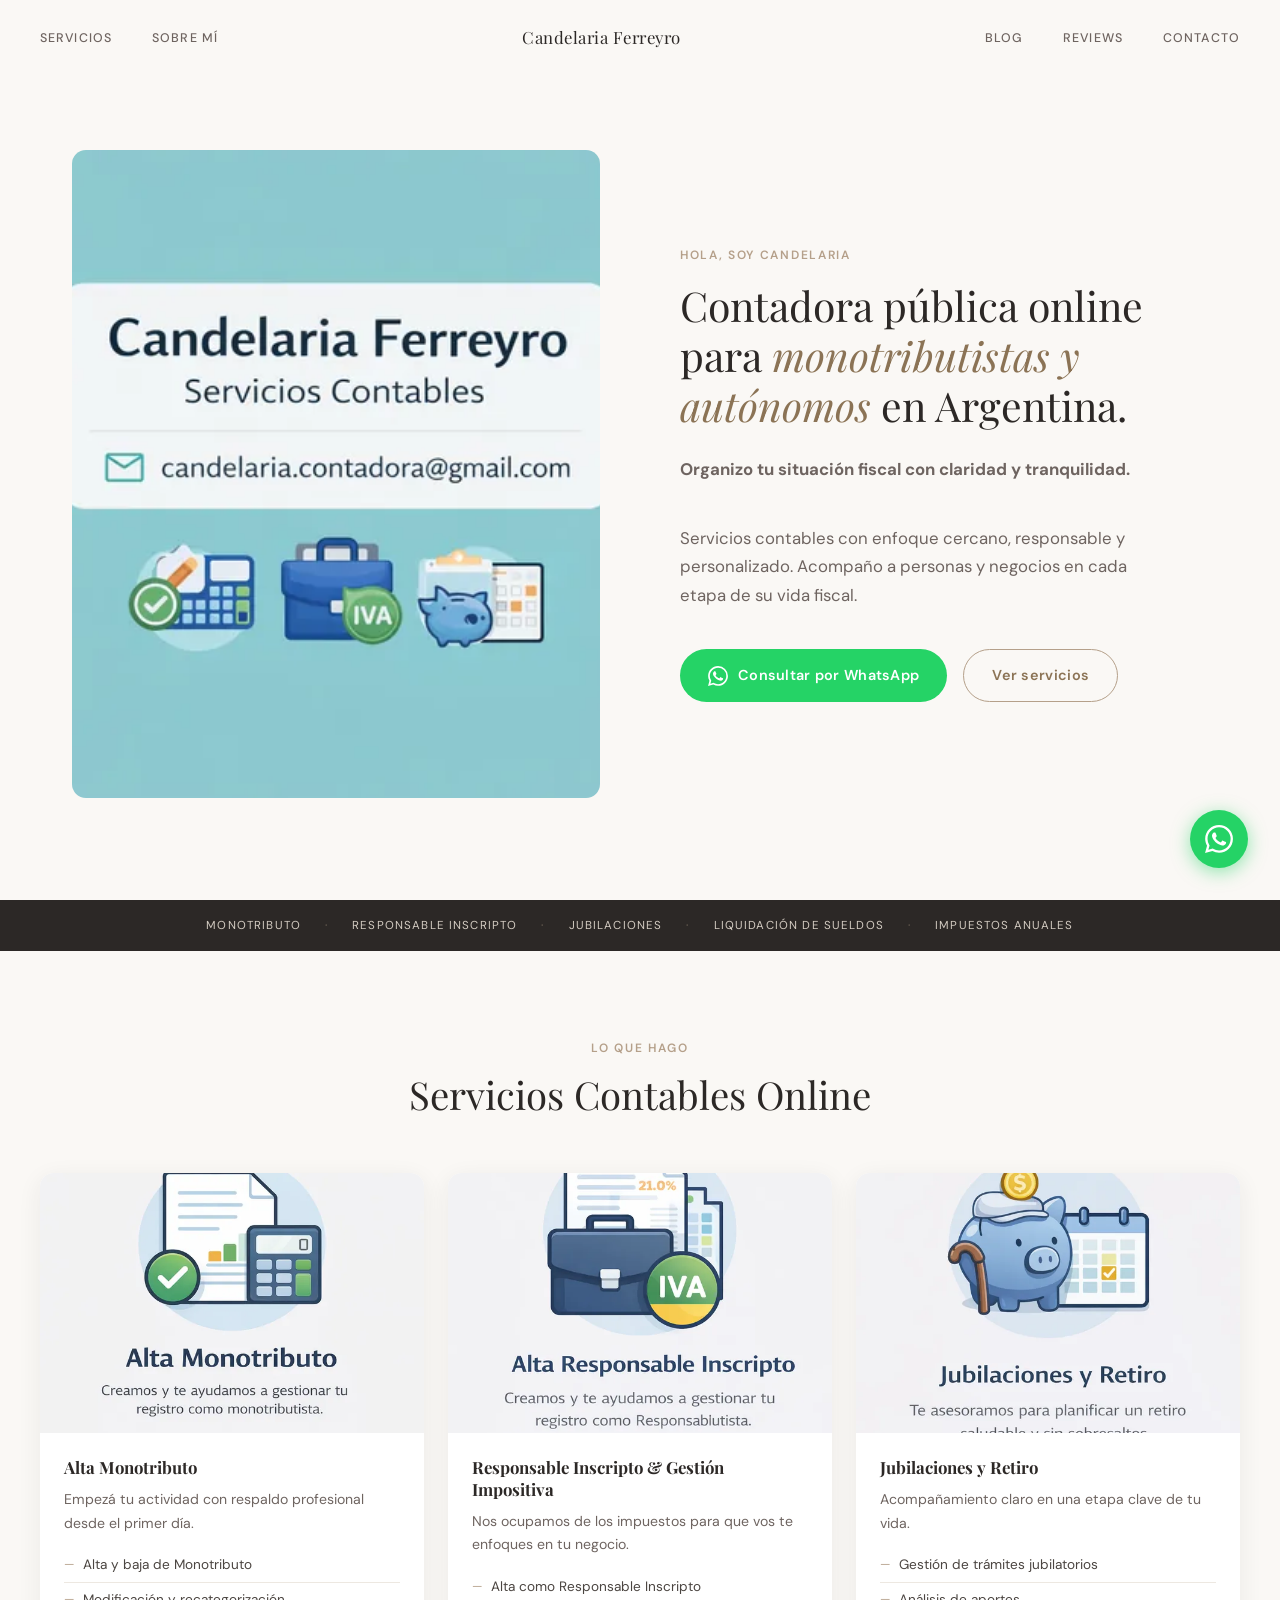
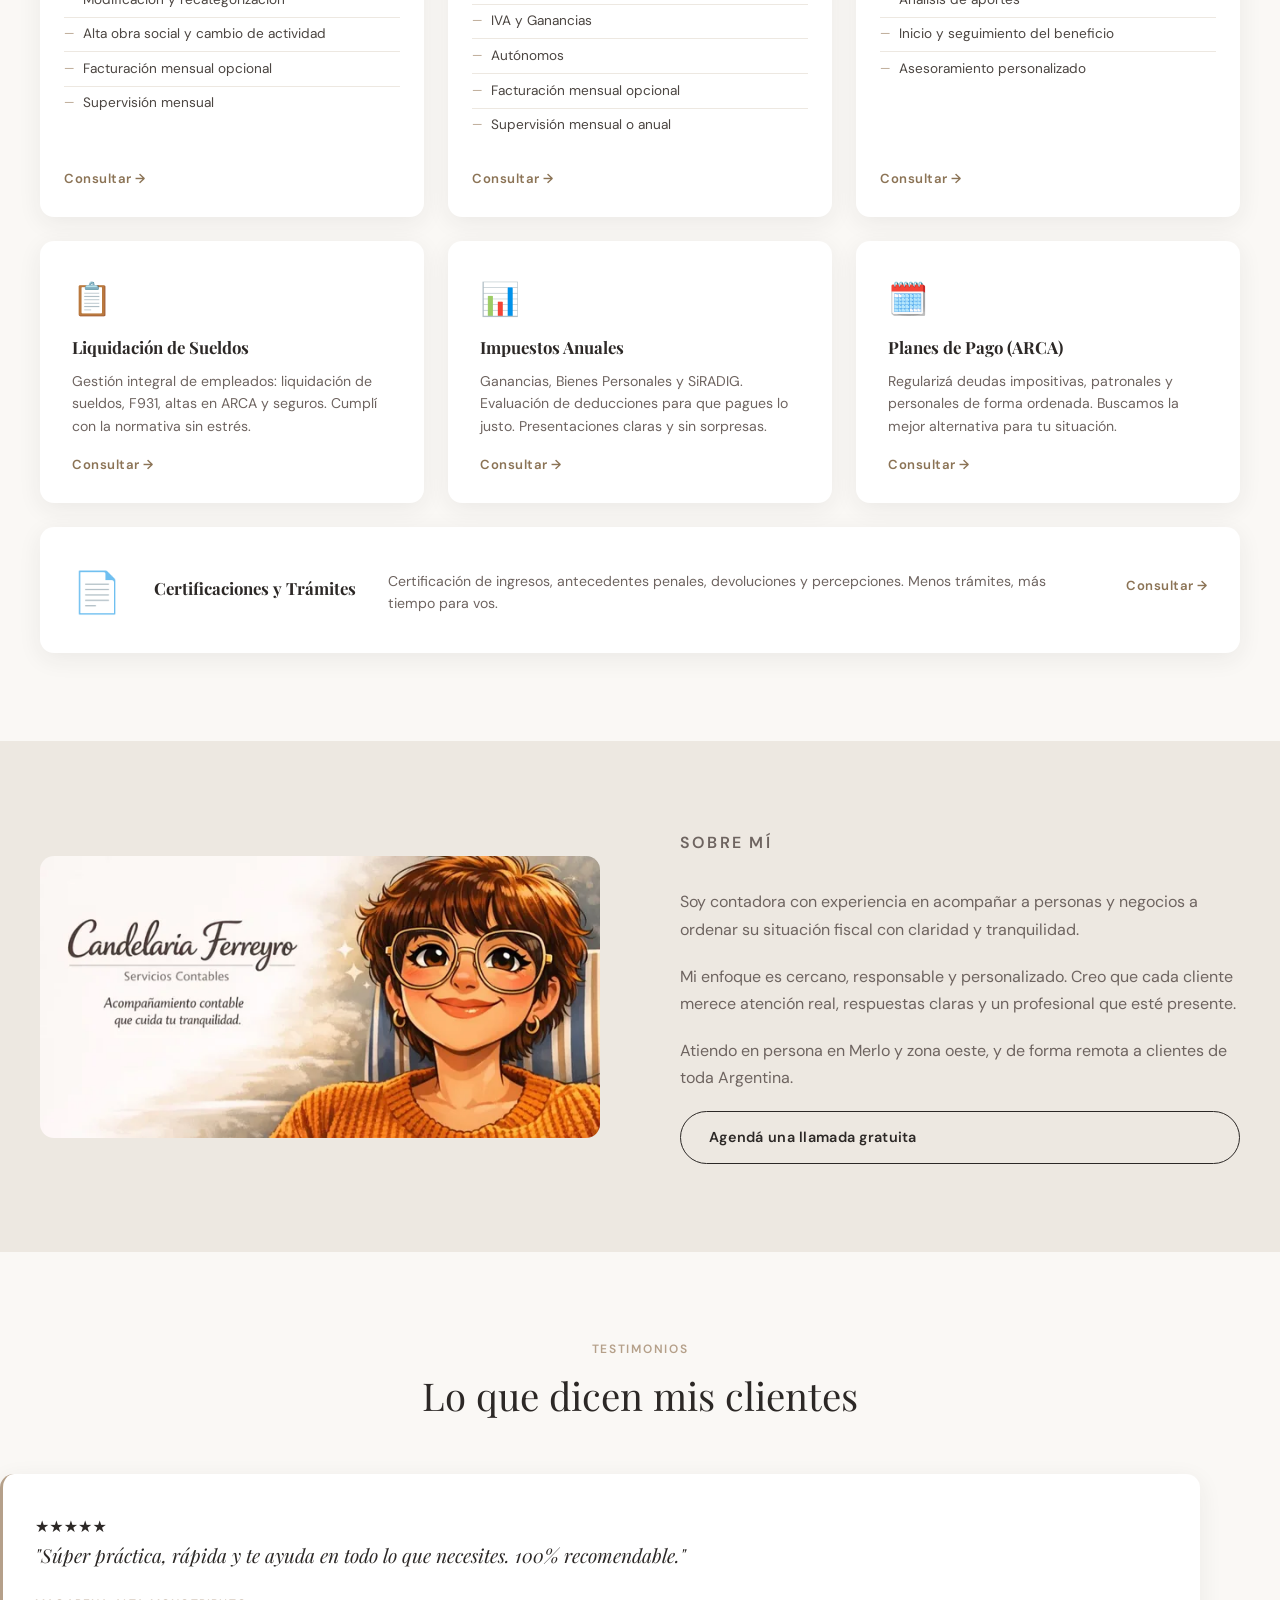
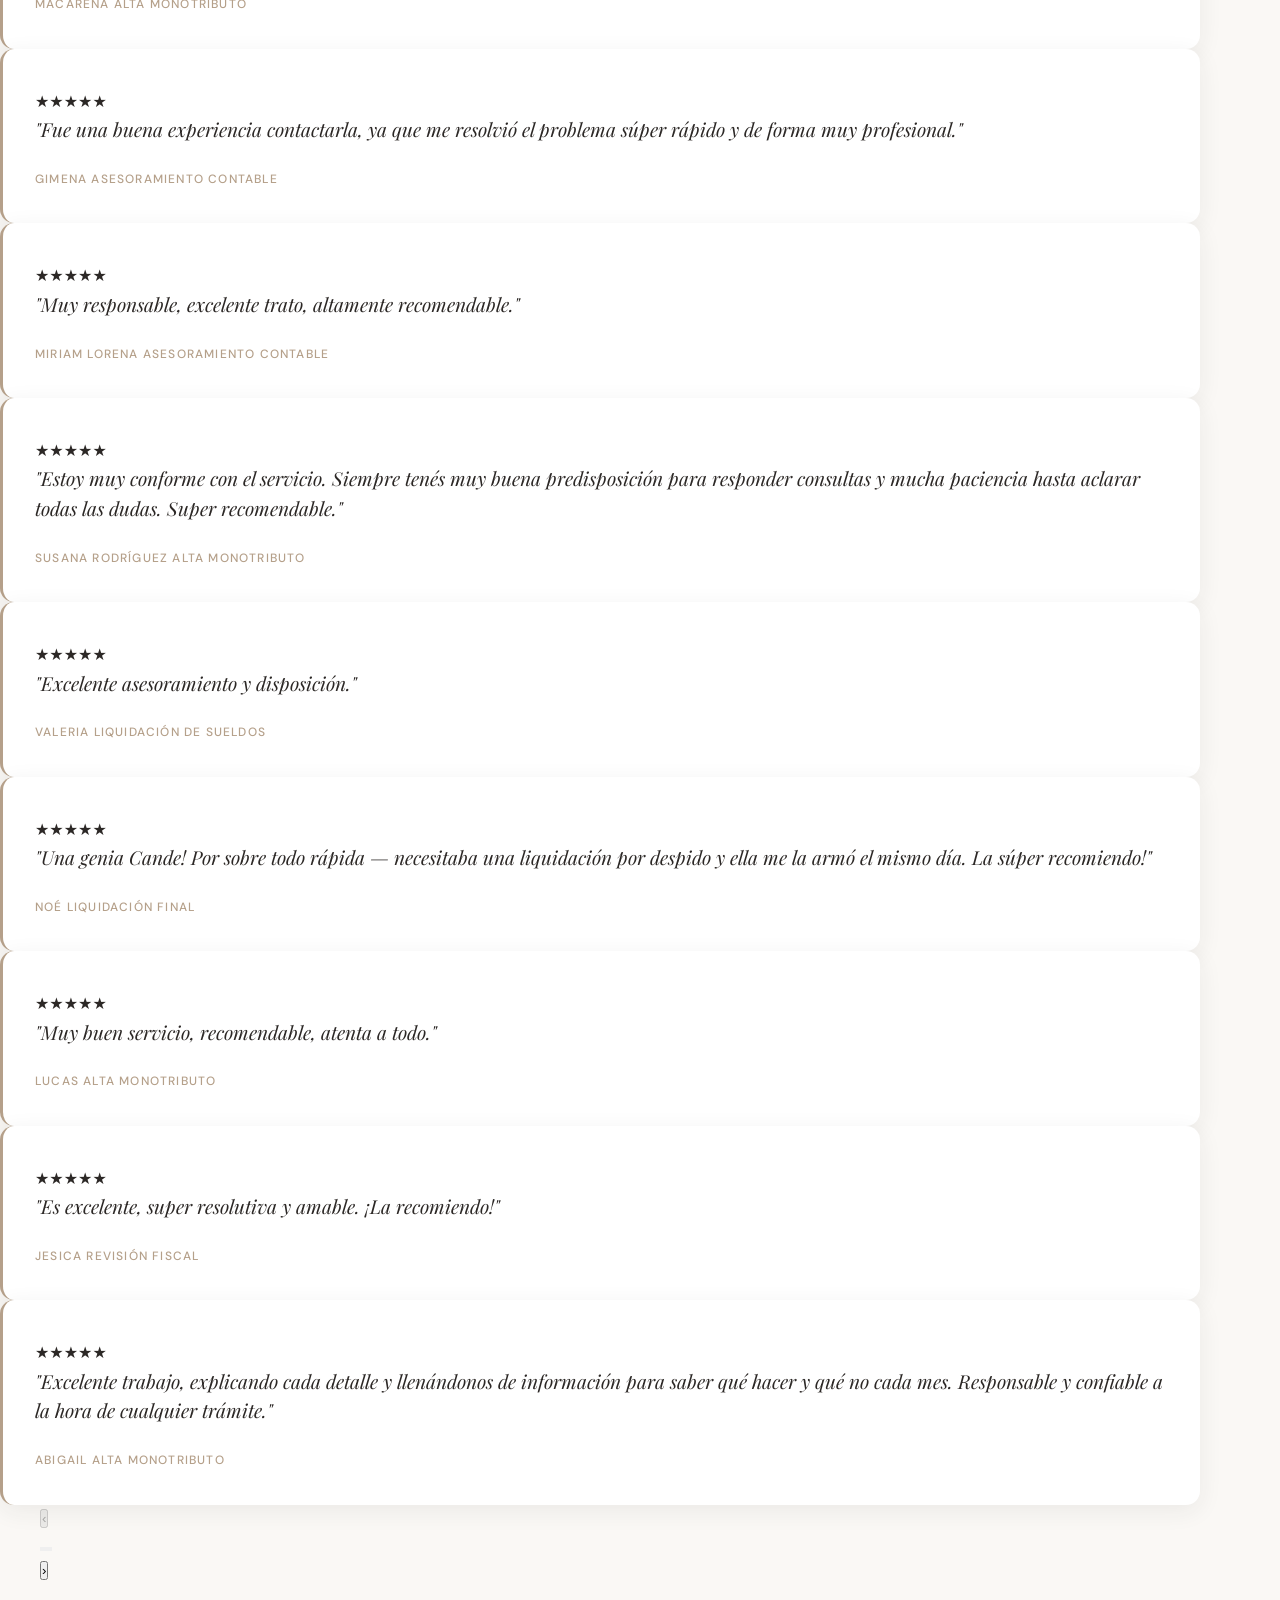
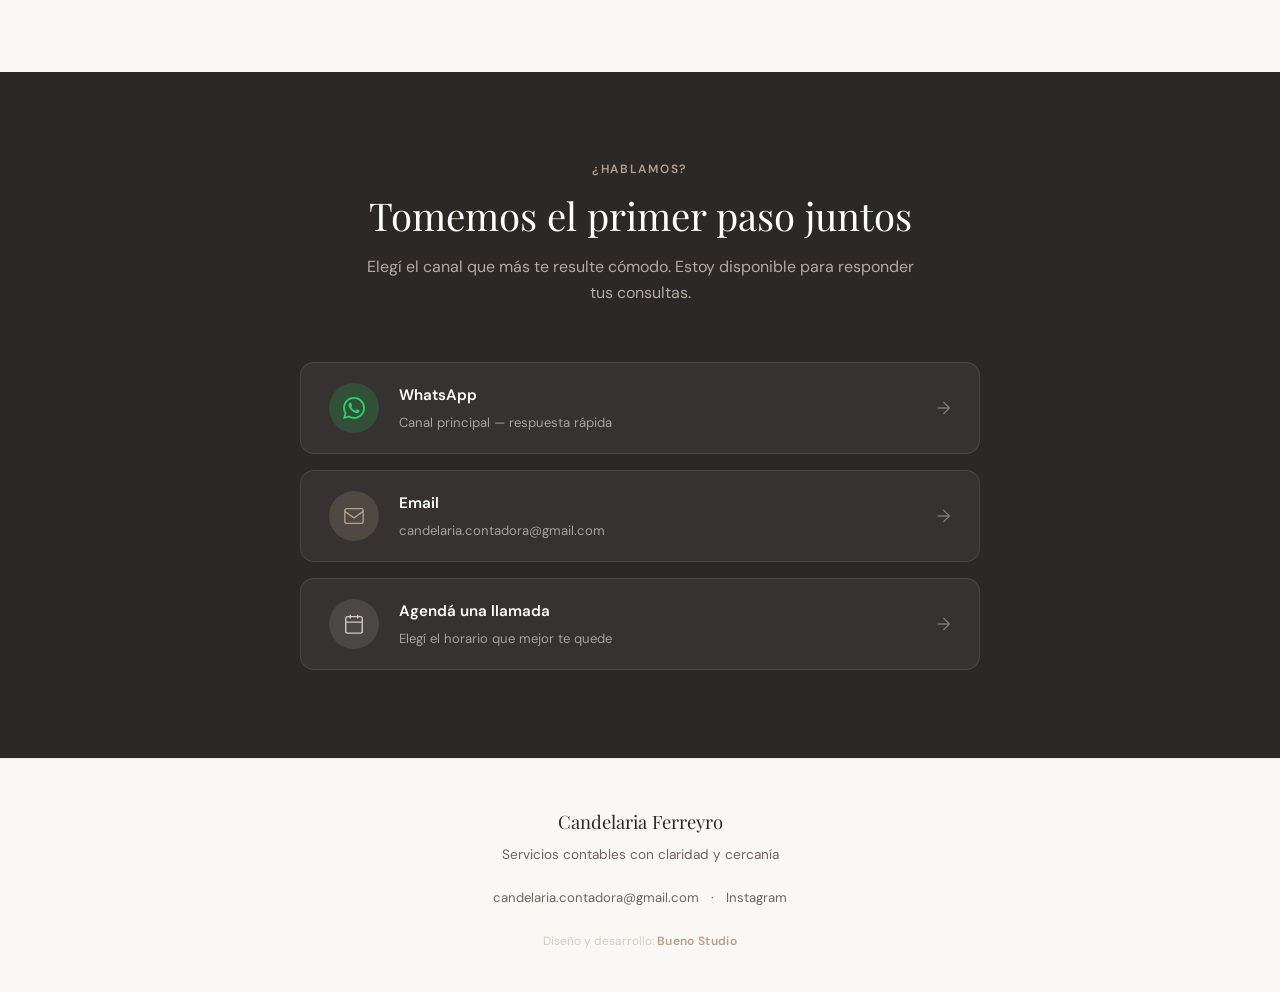
==== commit 1901329a: "Evitar forced reflow en el carrusel de reviews El goTo(0) inicial leía offsetLeft sincrónicamente du" ====
--- a/index.html
+++ b/index.html
@@ -548,15 +548,97 @@
           <p class="eyebrow">Testimonios</p>
           <h2 class="section-title">Lo que dicen mis clientes</h2>
         </div>
-        <div class="reviews-grid">
-          <blockquote class="review">
-            <p>"Excelente profesional, muy clara y ordenada."</p>
-            <cite>— Cliente Monotributo</cite>
-          </blockquote>
-          <blockquote class="review">
-            <p>"Me dio tranquilidad desde el primer día."</p>
-            <cite>— Cliente Autónomo</cite>
-          </blockquote>
+        <div class="reviews-carousel">
+          <div class="reviews-track" id="reviewsTrack">
+
+            <blockquote class="review">
+              <div class="review-stars" aria-label="5 de 5 estrellas">★★★★★</div>
+              <p>"Súper práctica, rápida y te ayuda en todo lo que necesites. 100% recomendable."</p>
+              <cite>
+                Macarena
+                <span class="review-service">Alta Monotributo</span>
+              </cite>
+            </blockquote>
+
+            <blockquote class="review">
+              <div class="review-stars" aria-label="5 de 5 estrellas">★★★★★</div>
+              <p>"Fue una buena experiencia contactarla, ya que me resolvió el problema súper rápido y de forma muy profesional."</p>
+              <cite>
+                Gimena
+                <span class="review-service">Asesoramiento contable</span>
+              </cite>
+            </blockquote>
+
+            <blockquote class="review">
+              <div class="review-stars" aria-label="5 de 5 estrellas">★★★★★</div>
+              <p>"Muy responsable, excelente trato, altamente recomendable."</p>
+              <cite>
+                Miriam Lorena
+                <span class="review-service">Asesoramiento contable</span>
+              </cite>
+            </blockquote>
+
+            <blockquote class="review">
+              <div class="review-stars" aria-label="5 de 5 estrellas">★★★★★</div>
+              <p>"Estoy muy conforme con el servicio. Siempre tenés muy buena predisposición para responder consultas y mucha paciencia hasta aclarar todas las dudas. Super recomendable."</p>
+              <cite>
+                Susana Rodríguez
+                <span class="review-service">Alta Monotributo</span>
+              </cite>
+            </blockquote>
+
+            <blockquote class="review">
+              <div class="review-stars" aria-label="5 de 5 estrellas">★★★★★</div>
+              <p>"Excelente asesoramiento y disposición."</p>
+              <cite>
+                Valeria
+                <span class="review-service">Liquidación de Sueldos</span>
+              </cite>
+            </blockquote>
+
+            <blockquote class="review">
+              <div class="review-stars" aria-label="5 de 5 estrellas">★★★★★</div>
+              <p>"Una genia Cande! Por sobre todo rápida — necesitaba una liquidación por despido y ella me la armó el mismo día. La súper recomiendo!"</p>
+              <cite>
+                Noé
+                <span class="review-service">Liquidación Final</span>
+              </cite>
+            </blockquote>
+
+            <blockquote class="review">
+              <div class="review-stars" aria-label="5 de 5 estrellas">★★★★★</div>
+              <p>"Muy buen servicio, recomendable, atenta a todo."</p>
+              <cite>
+                Lucas
+                <span class="review-service">Alta Monotributo</span>
+              </cite>
+            </blockquote>
+
+            <blockquote class="review">
+              <div class="review-stars" aria-label="5 de 5 estrellas">★★★★★</div>
+              <p>"Es excelente, super resolutiva y amable. ¡La recomiendo!"</p>
+              <cite>
+                Jesica
+                <span class="review-service">Revisión Fiscal</span>
+              </cite>
+            </blockquote>
+
+            <blockquote class="review">
+              <div class="review-stars" aria-label="5 de 5 estrellas">★★★★★</div>
+              <p>"Excelente trabajo, explicando cada detalle y llenándonos de información para saber qué hacer y qué no cada mes. Responsable y confiable a la hora de cualquier trámite."</p>
+              <cite>
+                Abigail
+                <span class="review-service">Alta Monotributo</span>
+              </cite>
+            </blockquote>
+
+          </div>
+
+          <div class="reviews-nav">
+            <button class="reviews-btn" id="reviewsPrev" aria-label="Reviews anteriores">‹</button>
+            <div class="reviews-dots" id="reviewsDots"></div>
+            <button class="reviews-btn" id="reviewsNext" aria-label="Reviews siguientes">›</button>
+          </div>
         </div>
       </div>
     </section>
@@ -713,6 +795,73 @@
       window.addEventListener("scroll", () => {
         nav.classList.toggle("nav--scrolled", window.scrollY > 60);
       });
+
+      // Reviews carousel
+      (function () {
+        const track = document.getElementById("reviewsTrack");
+        if (!track) return;
+        const cards = Array.from(track.querySelectorAll(".review"));
+        const prevBtn = document.getElementById("reviewsPrev");
+        const nextBtn = document.getElementById("reviewsNext");
+        const dotsWrap = document.getElementById("reviewsDots");
+        let current = 0;
+
+        function perPage() {
+          return window.innerWidth <= 768 ? 1 : 3;
+        }
+
+        function totalPages() {
+          return Math.ceil(cards.length / perPage());
+        }
+
+        function getOffset(page) {
+          const card = cards[page * perPage()];
+          return card ? card.offsetLeft : 0;
+        }
+
+        function buildDots() {
+          dotsWrap.innerHTML = "";
+          for (let i = 0; i < totalPages(); i++) {
+            const btn = document.createElement("button");
+            btn.className = "reviews-dot" + (i === current ? " is-active" : "");
+            btn.setAttribute("aria-label", "Página " + (i + 1));
+            btn.addEventListener("click", () => goTo(i));
+            dotsWrap.appendChild(btn);
+          }
+        }
+
+        function goTo(page) {
+          current = Math.max(0, Math.min(page, totalPages() - 1));
+          track.style.transform = "translateX(-" + getOffset(current) + "px)";
+          buildDots();
+          prevBtn.disabled = current === 0;
+          nextBtn.disabled = current >= totalPages() - 1;
+        }
+
+        prevBtn.addEventListener("click", () => goTo(current - 1));
+        nextBtn.addEventListener("click", () => goTo(current + 1));
+
+        // Swipe support para mobile
+        let touchStartX = null;
+        track.addEventListener("touchstart", (e) => {
+          touchStartX = e.touches[0].clientX;
+        }, { passive: true });
+        track.addEventListener("touchend", (e) => {
+          if (touchStartX === null) return;
+          const dx = e.changedTouches[0].clientX - touchStartX;
+          if (Math.abs(dx) > 50) dx < 0 ? goTo(current + 1) : goTo(current - 1);
+          touchStartX = null;
+        });
+
+        // Reset en resize para recalcular perPage y offsets
+        let resizeTimer;
+        window.addEventListener("resize", () => {
+          clearTimeout(resizeTimer);
+          resizeTimer = setTimeout(() => { current = 0; goTo(0); }, 100);
+        });
+
+        requestAnimationFrame(() => goTo(0));
+      })();
     </script>
     <script src="nav.js"></script>
   </body>
